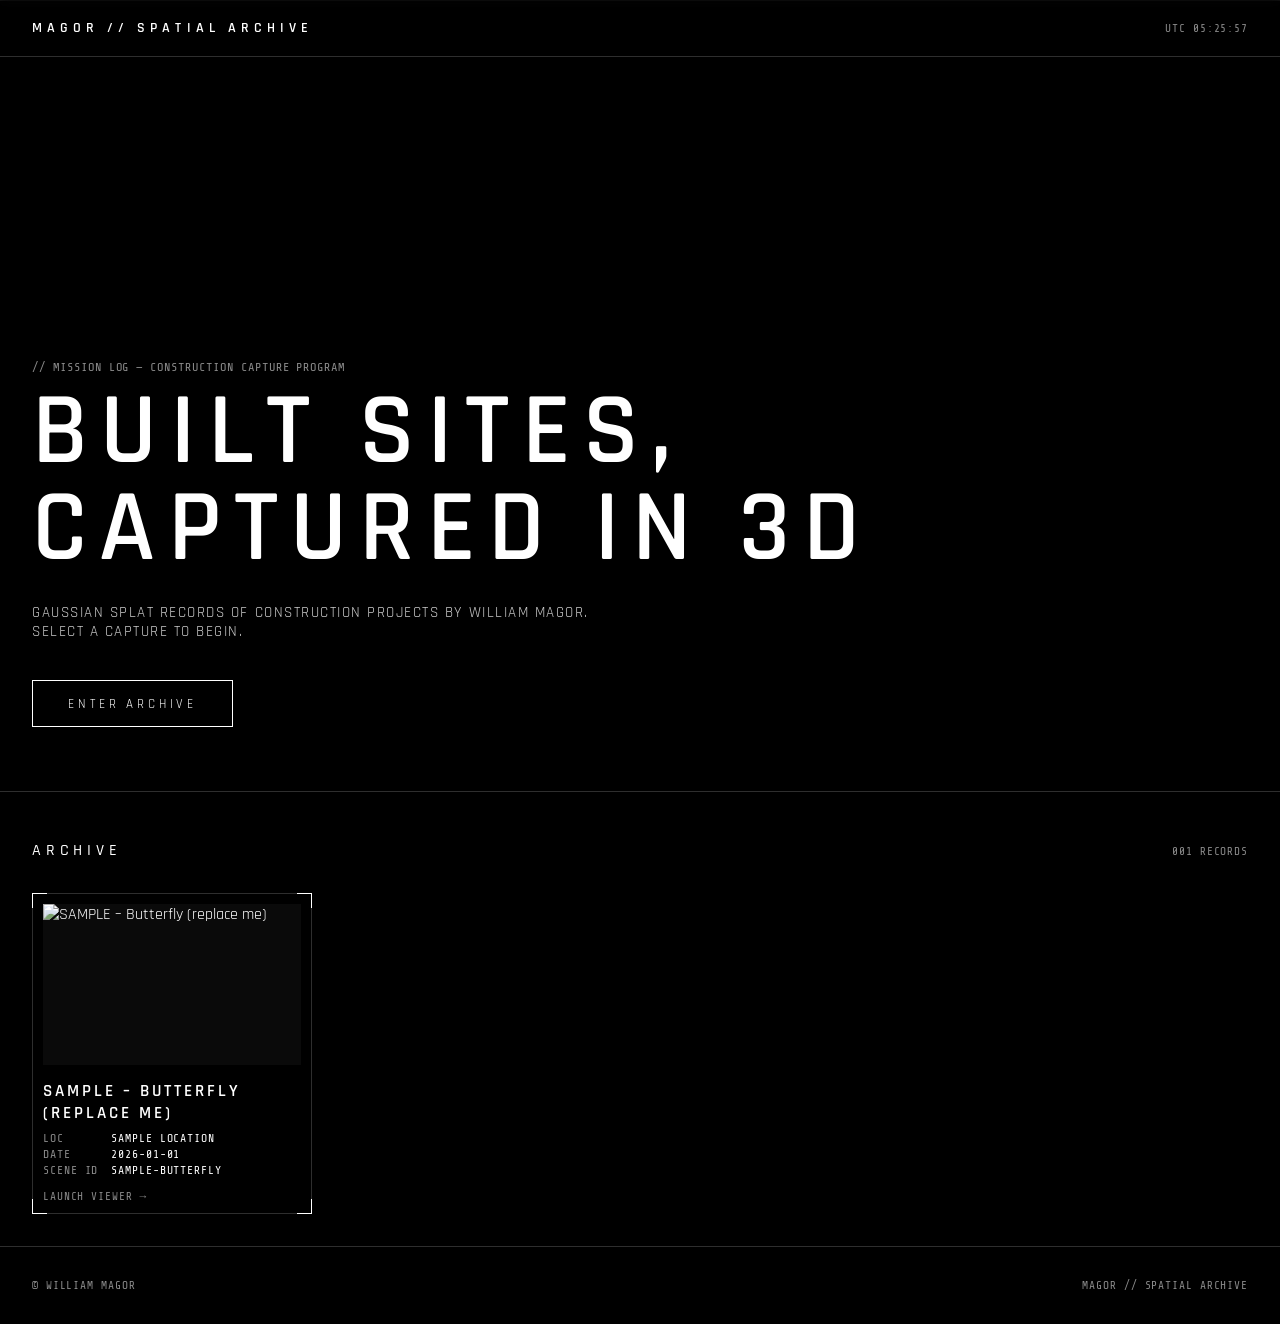
==== index.html @ bc36cf87 "Spatial archive splat showcase" ====
<!doctype html><html lang="en"><head><meta charset="utf-8"><meta name="viewport" content="width=device-width,initial-scale=1">
<title>MAGOR // SPATIAL ARCHIVE</title><link rel="preconnect" href="https://fonts.googleapis.com"><link rel="preconnect" href="https://fonts.gstatic.com" crossorigin><link href="https://fonts.googleapis.com/css2?family=Rajdhani:wght@400;500;600&family=Share+Tech+Mono&display=swap" rel="stylesheet"><link rel="stylesheet" href="style.css"></head><body>
<!-- EDIT BRAND NAME HERE -->
<nav><div id="brand">MAGOR // SPATIAL ARCHIVE</div><div class="mono" id="clock">SYS ONLINE</div></nav>
<section class="hero"><div class="mono">// MISSION LOG — CONSTRUCTION CAPTURE PROGRAM</div>
<h1>Built Sites,<br>Captured in 3D</h1>
<p>Gaussian splat records of construction projects by William Magor. Select a capture to begin.</p>
<a class="btn" href="#archive">Enter Archive</a></section>
<div class="section-h" id="archive"><h2>Archive</h2><span class="mono" id="count" style="font-size:.7rem;color:#8a8a8a"></span></div>
<main id="grid"></main>
<footer class="mono"><span>© William Magor</span><span>MAGOR // SPATIAL ARCHIVE</span></footer>
<script>
const clk=document.getElementById('clock');setInterval(()=>clk.textContent='UTC '+new Date().toISOString().slice(11,19),1000);
fetch('scenes.json').then(r=>r.json()).then(list=>{
  const g=document.getElementById('grid');
  document.getElementById('count').textContent=String(list.length).padStart(3,'0')+' RECORDS';
  for(const s of list){
    const a=document.createElement('a');a.className='card';a.href='viewer.html?id='+encodeURIComponent(s.id);
    const box=document.createElement('div');box.className='img';
    const img=document.createElement('img');img.loading='lazy';img.alt=s.title;img.src=s.thumbnail||'';box.append(img);
    const info=document.createElement('div');info.className='info';
    const h=document.createElement('h3');h.textContent=s.title;
    const dl=document.createElement('dl');dl.className='mono';
    for(const [k,v] of [['LOC',s.location],['DATE',s.date],['SCENE ID',s.id]]){const dt=document.createElement('dt');dt.textContent=k;const dd=document.createElement('dd');dd.textContent=v||'—';dl.append(dt,dd);}
    const go=document.createElement('div');go.className='go mono';go.textContent='Launch viewer →';
    info.append(h,dl,go);a.append(box,info);g.append(a);
  }
}).catch(e=>{document.getElementById('grid').textContent='Could not load scenes.json: '+e});
</script></body></html>
---- style.css ----
/* Brand: edit the brand name in index.html (#brand) and viewer.html */
:root{--fg:#fff;--dim:#8a8a8a;--line:rgba(255,255,255,.18);--accent:#fff;--mono:"Share Tech Mono",ui-monospace,Menlo,monospace;--wide:"Rajdhani","Orbitron",system-ui,sans-serif}
*{box-sizing:border-box}html,body{margin:0;background:#000;color:var(--fg);font-family:var(--wide);-webkit-font-smoothing:antialiased}
body::before{content:"";position:fixed;inset:0;z-index:-1;pointer-events:none;
 background-image:linear-gradient(var(--line) 1px,transparent 1px),linear-gradient(90deg,var(--line) 1px,transparent 1px),
 radial-gradient(1px 1px at 20% 30%,#fff8,transparent),radial-gradient(1px 1px at 70% 60%,#fff6,transparent),radial-gradient(1px 1px at 40% 80%,#fff5,transparent),radial-gradient(1px 1px at 85% 15%,#fff7,transparent);
 background-size:80px 80px,80px 80px,300px 300px,400px 400px,350px 350px,500px 500px;opacity:.25}
.mono{font-family:var(--mono);letter-spacing:.08em;text-transform:uppercase}
nav{position:fixed;top:0;left:0;right:0;z-index:10;display:flex;justify-content:space-between;align-items:center;padding:1.2rem 2rem;border-bottom:1px solid var(--line);background:linear-gradient(#000c,#0000);backdrop-filter:blur(4px)}
#brand{font-weight:600;letter-spacing:.35em;text-transform:uppercase;font-size:.9rem}
nav .mono{font-size:.7rem;color:var(--dim)}
.hero{min-height:88vh;display:flex;flex-direction:column;justify-content:flex-end;padding:0 2rem 4rem;border-bottom:1px solid var(--line);position:relative;overflow:hidden}
.hero::after{content:"";position:absolute;left:0;right:0;top:0;height:1px;background:#fff6;animation:scan 6s linear infinite}
@keyframes scan{from{top:0}to{top:100%}}
.hero .mono{font-size:.75rem;color:var(--dim)}
.hero h1{margin:.6rem 0;font-size:clamp(2.4rem,8vw,6.5rem);font-weight:600;line-height:.95;letter-spacing:.12em;text-transform:uppercase}
.hero p{max-width:560px;color:#ccc;letter-spacing:.1em;text-transform:uppercase;font-size:.95rem}
.btn{display:inline-block;margin-top:1.5rem;padding:.9rem 2.2rem;border:1px solid #fff;color:#fff;text-decoration:none;letter-spacing:.3em;font-size:.8rem;text-transform:uppercase;transition:background .3s,color .3s;width:max-content}
.btn:hover{background:#fff;color:#000}
.section-h{padding:3rem 2rem 0;max-width:1400px;margin:auto;display:flex;justify-content:space-between;align-items:baseline}
.section-h h2{letter-spacing:.3em;font-weight:500;text-transform:uppercase;font-size:1rem;margin:0}
main{max-width:1400px;margin:auto;padding:2rem;display:grid;gap:2rem;grid-template-columns:repeat(auto-fill,minmax(280px,1fr))}
.card{position:relative;display:block;color:inherit;text-decoration:none;border:1px solid var(--line);padding:10px;transition:border-color .4s,transform .4s}
.card::before,.card::after,.card .info::before,.card .info::after{content:"";position:absolute;width:14px;height:14px;border:1px solid #fff;transition:all .4s}
.card::before{top:-1px;left:-1px;border-right:0;border-bottom:0}.card::after{top:-1px;right:-1px;border-left:0;border-bottom:0}
.card .info::before{bottom:-1px;left:-1px;border-right:0;border-top:0}.card .info::after{bottom:-1px;right:-1px;border-left:0;border-top:0}
.card:hover{border-color:#fff5;transform:translateY(-3px)}.card:hover::before,.card:hover::after,.card:hover .info::before,.card:hover .info::after{width:24px;height:24px}
.card .img{overflow:hidden;aspect-ratio:16/10;background:#0a0a0a}
.card img{width:100%;height:100%;object-fit:cover;display:block;filter:grayscale(.6) contrast(1.1);transition:transform .8s,filter .6s}
.card:hover img{transform:scale(1.05);filter:none}
.card h3{margin:.9rem 0 .5rem;font-weight:600;letter-spacing:.18em;text-transform:uppercase;font-size:1.05rem}
.card dl{margin:0;display:grid;grid-template-columns:auto 1fr;gap:.2rem .8rem;font-size:.72rem}
.card dt{color:var(--dim)}.card dd{margin:0}
.card .go{margin-top:.8rem;font-size:.7rem;color:var(--dim);transition:color .3s,letter-spacing .3s}.card:hover .go{color:#fff;letter-spacing:.2em}
footer{border-top:1px solid var(--line);padding:2rem;display:flex;justify-content:space-between;color:var(--dim);font-size:.7rem}
/* viewer */
#viewer{position:fixed;inset:0}#viewer canvas{display:block;width:100%;height:100%}
.hud{position:fixed;inset:0;pointer-events:none;z-index:5}
.hud .c{position:absolute;width:40px;height:40px;border:1px solid #fffa}
.hud .tl{top:16px;left:16px;border-right:0;border-bottom:0}.hud .tr{top:16px;right:16px;border-left:0;border-bottom:0}
.hud .bl{bottom:16px;left:16px;border-right:0;border-top:0}.hud .br{bottom:16px;right:16px;border-left:0;border-top:0}
.hud .x{position:absolute;left:50%;top:50%;width:28px;height:28px;transform:translate(-50%,-50%);opacity:.5}
.hud .x::before,.hud .x::after{content:"";position:absolute;background:#fff}.hud .x::before{left:50%;top:0;bottom:0;width:1px}.hud .x::after{top:50%;left:0;right:0;height:1px}
.back{position:fixed;top:32px;left:40px;z-index:6;color:#fff;text-decoration:none;font-size:.75rem;border:1px solid var(--line);padding:.5rem 1rem;background:#000a;transition:background .3s,color .3s}
.back:hover{background:#fff;color:#000}
.readout{position:fixed;top:32px;right:40px;z-index:6;text-align:right;font-size:.7rem;line-height:1.7;color:#ddd}
.readout b{color:var(--dim);font-weight:400}
.overlay{position:fixed;left:40px;bottom:40px;z-index:6;max-width:min(460px,calc(100% - 80px));border-left:1px solid #fff;padding:.2rem 0 .2rem 1rem;background:linear-gradient(90deg,#000a,#0000)}
.overlay h1{margin:0;font-size:clamp(1.3rem,3vw,2rem);letter-spacing:.15em;text-transform:uppercase;font-weight:600}
.overlay p{margin:.5rem 0 0;font-size:.9rem;color:#ccc;letter-spacing:.04em}
.overlay .meta{font-size:.7rem;color:var(--dim)}
.hint{position:fixed;right:40px;bottom:40px;z-index:6;font-size:.65rem;color:var(--dim);text-align:right;line-height:1.8}
#loading{position:fixed;inset:0;z-index:20;display:flex;flex-direction:column;align-items:center;justify-content:center;gap:1.2rem;background:#000;transition:opacity .6s}
#loading.hide{opacity:0;pointer-events:none}
.bar{width:220px;height:1px;background:#333;overflow:hidden;position:relative}.bar::after{content:"";position:absolute;inset:0;width:40%;background:#fff;animation:b 1.2s ease-in-out infinite}
@keyframes b{from{transform:translateX(-100%)}to{transform:translateX(250%)}}
#loadmsg{font-size:.75rem;color:#ccc}
@media (max-width:640px){nav{padding:1rem}.hero{padding:0 1rem 3rem}main,.section-h{padding-left:1rem;padding-right:1rem}.readout,.hint{display:none}.overlay{left:24px;bottom:24px}.back{left:24px;top:24px}}
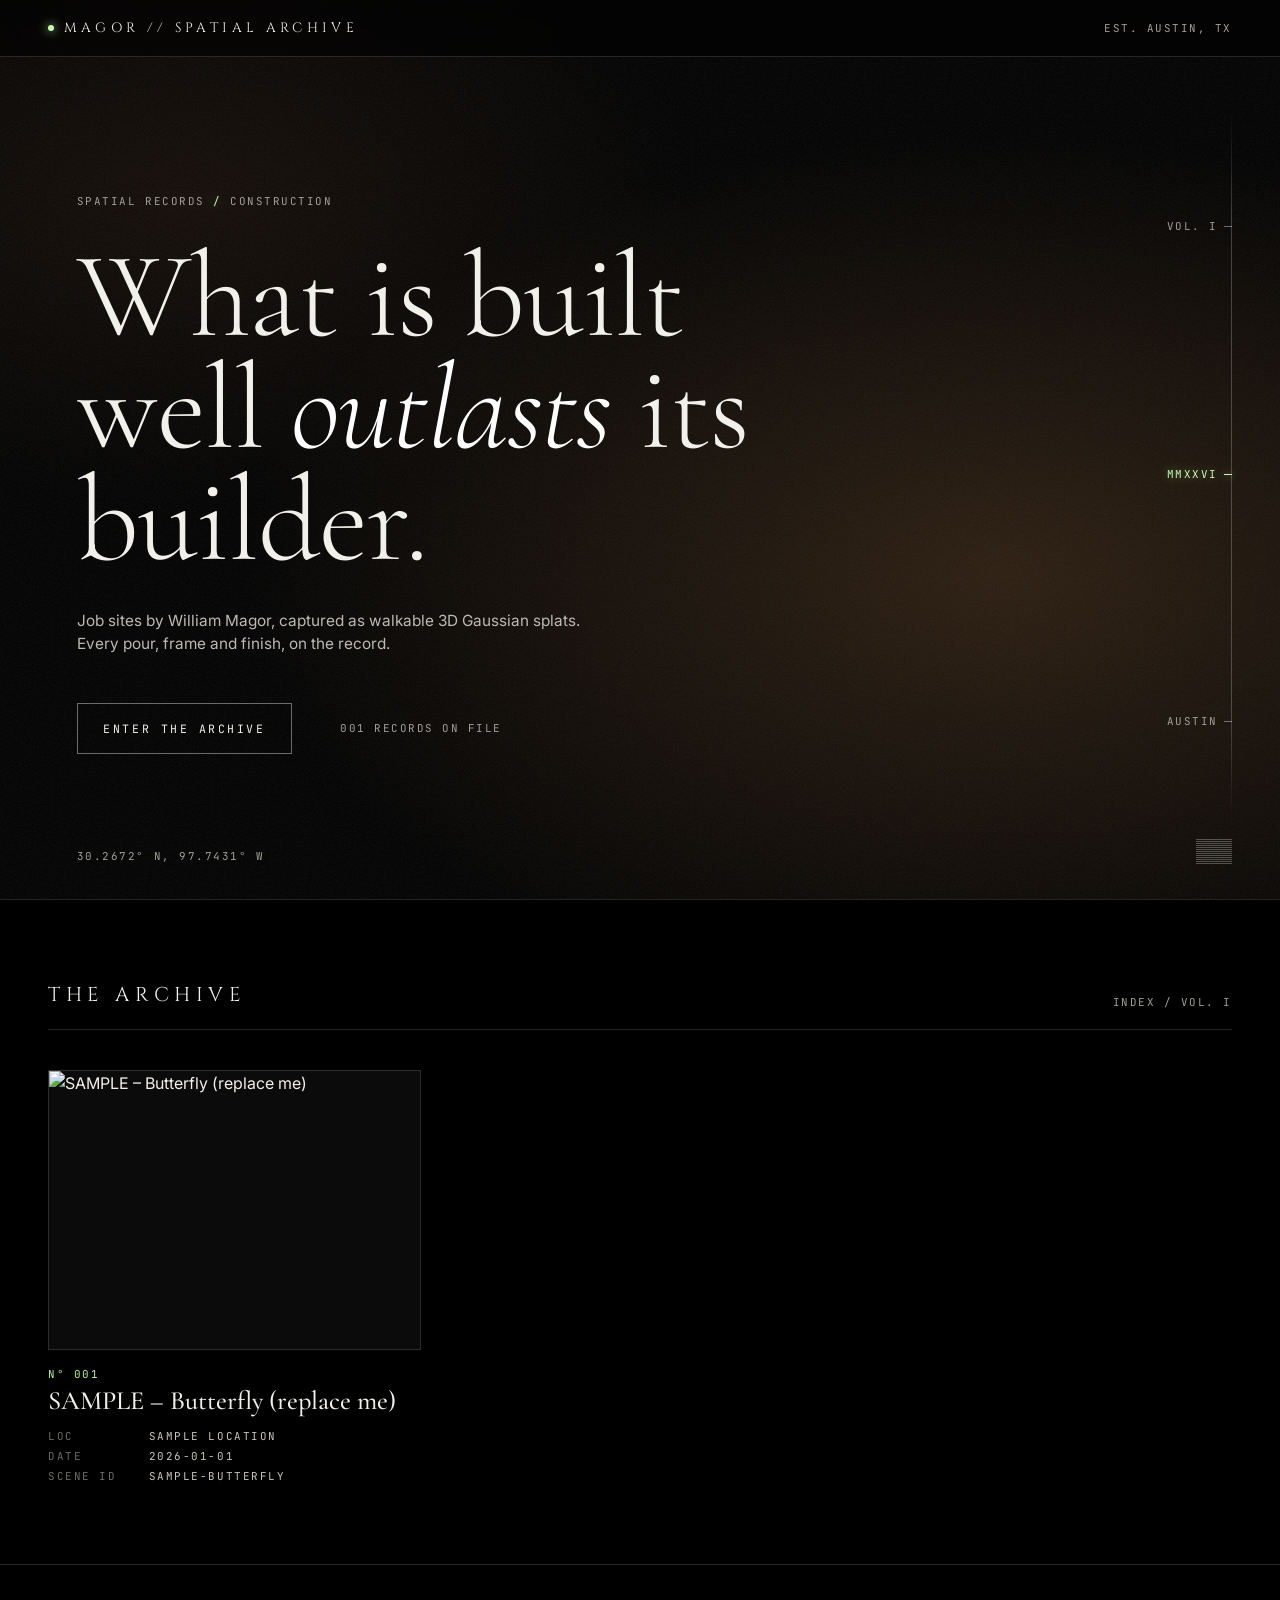
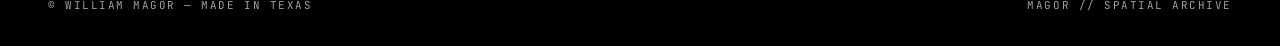
==== commit 4e84b895: "Redesign: imperial serif, clinical HUD, Smiski glow accent" ====
--- a/index.html
+++ b/index.html
@@ -1,29 +1,32 @@
 <!doctype html><html lang="en"><head><meta charset="utf-8"><meta name="viewport" content="width=device-width,initial-scale=1">
-<title>MAGOR // SPATIAL ARCHIVE</title><link rel="preconnect" href="https://fonts.googleapis.com"><link rel="preconnect" href="https://fonts.gstatic.com" crossorigin><link href="https://fonts.googleapis.com/css2?family=Rajdhani:wght@400;500;600&family=Share+Tech+Mono&display=swap" rel="stylesheet"><link rel="stylesheet" href="style.css"></head><body>
-<!-- EDIT BRAND NAME HERE -->
-<nav><div id="brand">MAGOR // SPATIAL ARCHIVE</div><div class="mono" id="clock">SYS ONLINE</div></nav>
-<section class="hero"><div class="mono">// MISSION LOG — CONSTRUCTION CAPTURE PROGRAM</div>
-<h1>Built Sites,<br>Captured in 3D</h1>
-<p>Gaussian splat records of construction projects by William Magor. Select a capture to begin.</p>
-<a class="btn" href="#archive">Enter Archive</a></section>
-<div class="section-h" id="archive"><h2>Archive</h2><span class="mono" id="count" style="font-size:.7rem;color:#8a8a8a"></span></div>
+<title>MAGOR // SPATIAL ARCHIVE</title><meta name="description" content="Construction projects captured as 3D Gaussian splats."><link rel="preconnect" href="https://fonts.googleapis.com"><link rel="preconnect" href="https://fonts.gstatic.com" crossorigin><link href="https://fonts.googleapis.com/css2?family=Cinzel:wght@400;500&family=Cormorant+Garamond:ital,wght@0,300;0,400;0,500;1,300&family=Inter:wght@400;500&family=JetBrains+Mono:wght@400&display=swap" rel="stylesheet"><link rel="stylesheet" href="style.css"></head><body>
+<!-- EDIT BRAND NAME HERE (also in footer + viewer.html) -->
+<nav><div id="brand"><span class="dot"></span>MAGOR // SPATIAL ARCHIVE</div><div class="mono">EST. AUSTIN, TX</div></nav>
+<section class="hero">
+<div class="eyebrow mono">Spatial Records <span class="g">/</span> Construction</div>
+<h1>What is built well <em>outlasts</em> its builder.</h1>
+<p class="sub">Job sites by William Magor, captured as walkable 3D Gaussian splats. Every pour, frame and finish, on the record.</p>
+<div class="row"><a class="btn" href="#archive">Enter the archive</a><span class="mono" id="count"></span></div>
+<div class="ruler mono" aria-hidden="true"><span class="t1">Vol. I</span><span class="t2 g">MMXXVI</span><span class="t3">Austin</span></div>
+<div class="coords mono">30.2672° N, 97.7431° W</div><div class="stripes" aria-hidden="true"></div>
+</section>
+<div class="section-h" id="archive"><h2>THE ARCHIVE</h2><span class="mono">Index / Vol. I</span></div>
 <main id="grid"></main>
-<footer class="mono"><span>© William Magor</span><span>MAGOR // SPATIAL ARCHIVE</span></footer>
+<footer><span class="mono">© William Magor — Made in Texas</span><span class="mono">MAGOR // SPATIAL ARCHIVE</span></footer>
 <script>
-const clk=document.getElementById('clock');setInterval(()=>clk.textContent='UTC '+new Date().toISOString().slice(11,19),1000);
 fetch('scenes.json').then(r=>r.json()).then(list=>{
   const g=document.getElementById('grid');
-  document.getElementById('count').textContent=String(list.length).padStart(3,'0')+' RECORDS';
-  for(const s of list){
+  document.getElementById('count').textContent=String(list.length).padStart(3,'0')+' records on file';
+  list.forEach((s,i)=>{
     const a=document.createElement('a');a.className='card';a.href='viewer.html?id='+encodeURIComponent(s.id);
     const box=document.createElement('div');box.className='img';
-    const img=document.createElement('img');img.loading='lazy';img.alt=s.title;img.src=s.thumbnail||'';box.append(img);
-    const info=document.createElement('div');info.className='info';
+    const img=document.createElement('img');img.loading='lazy';img.alt=s.title;img.src=s.thumbnail||'';
+    const idx=document.createElement('span');idx.className='idx mono';idx.textContent='N° '+String(i+1).padStart(3,'0');
+    box.append(img);
     const h=document.createElement('h3');h.textContent=s.title;
     const dl=document.createElement('dl');dl.className='mono';
     for(const [k,v] of [['LOC',s.location],['DATE',s.date],['SCENE ID',s.id]]){const dt=document.createElement('dt');dt.textContent=k;const dd=document.createElement('dd');dd.textContent=v||'—';dl.append(dt,dd);}
-    const go=document.createElement('div');go.className='go mono';go.textContent='Launch viewer →';
-    info.append(h,dl,go);a.append(box,info);g.append(a);
-  }
+    a.append(box,idx,h,dl);g.append(a);
+  });
 }).catch(e=>{document.getElementById('grid').textContent='Could not load scenes.json: '+e});
 </script></body></html>
--- a/style.css
+++ b/style.css
@@ -1,58 +1,65 @@
-/* Brand: edit the brand name in index.html (#brand) and viewer.html */
-:root{--fg:#fff;--dim:#8a8a8a;--line:rgba(255,255,255,.18);--accent:#fff;--mono:"Share Tech Mono",ui-monospace,Menlo,monospace;--wide:"Rajdhani","Orbitron",system-ui,sans-serif}
-*{box-sizing:border-box}html,body{margin:0;background:#000;color:var(--fg);font-family:var(--wide);-webkit-font-smoothing:antialiased}
-body::before{content:"";position:fixed;inset:0;z-index:-1;pointer-events:none;
- background-image:linear-gradient(var(--line) 1px,transparent 1px),linear-gradient(90deg,var(--line) 1px,transparent 1px),
- radial-gradient(1px 1px at 20% 30%,#fff8,transparent),radial-gradient(1px 1px at 70% 60%,#fff6,transparent),radial-gradient(1px 1px at 40% 80%,#fff5,transparent),radial-gradient(1px 1px at 85% 15%,#fff7,transparent);
- background-size:80px 80px,80px 80px,300px 300px,400px 400px,350px 350px,500px 500px;opacity:.25}
-.mono{font-family:var(--mono);letter-spacing:.08em;text-transform:uppercase}
-nav{position:fixed;top:0;left:0;right:0;z-index:10;display:flex;justify-content:space-between;align-items:center;padding:1.2rem 2rem;border-bottom:1px solid var(--line);background:linear-gradient(#000c,#0000);backdrop-filter:blur(4px)}
-#brand{font-weight:600;letter-spacing:.35em;text-transform:uppercase;font-size:.9rem}
-nav .mono{font-size:.7rem;color:var(--dim)}
-.hero{min-height:88vh;display:flex;flex-direction:column;justify-content:flex-end;padding:0 2rem 4rem;border-bottom:1px solid var(--line);position:relative;overflow:hidden}
-.hero::after{content:"";position:absolute;left:0;right:0;top:0;height:1px;background:#fff6;animation:scan 6s linear infinite}
-@keyframes scan{from{top:0}to{top:100%}}
-.hero .mono{font-size:.75rem;color:var(--dim)}
-.hero h1{margin:.6rem 0;font-size:clamp(2.4rem,8vw,6.5rem);font-weight:600;line-height:.95;letter-spacing:.12em;text-transform:uppercase}
-.hero p{max-width:560px;color:#ccc;letter-spacing:.1em;text-transform:uppercase;font-size:.95rem}
-.btn{display:inline-block;margin-top:1.5rem;padding:.9rem 2.2rem;border:1px solid #fff;color:#fff;text-decoration:none;letter-spacing:.3em;font-size:.8rem;text-transform:uppercase;transition:background .3s,color .3s;width:max-content}
-.btn:hover{background:#fff;color:#000}
-.section-h{padding:3rem 2rem 0;max-width:1400px;margin:auto;display:flex;justify-content:space-between;align-items:baseline}
-.section-h h2{letter-spacing:.3em;font-weight:500;text-transform:uppercase;font-size:1rem;margin:0}
-main{max-width:1400px;margin:auto;padding:2rem;display:grid;gap:2rem;grid-template-columns:repeat(auto-fill,minmax(280px,1fr))}
-.card{position:relative;display:block;color:inherit;text-decoration:none;border:1px solid var(--line);padding:10px;transition:border-color .4s,transform .4s}
-.card::before,.card::after,.card .info::before,.card .info::after{content:"";position:absolute;width:14px;height:14px;border:1px solid #fff;transition:all .4s}
-.card::before{top:-1px;left:-1px;border-right:0;border-bottom:0}.card::after{top:-1px;right:-1px;border-left:0;border-bottom:0}
-.card .info::before{bottom:-1px;left:-1px;border-right:0;border-top:0}.card .info::after{bottom:-1px;right:-1px;border-left:0;border-top:0}
-.card:hover{border-color:#fff5;transform:translateY(-3px)}.card:hover::before,.card:hover::after,.card:hover .info::before,.card:hover .info::after{width:24px;height:24px}
-.card .img{overflow:hidden;aspect-ratio:16/10;background:#0a0a0a}
-.card img{width:100%;height:100%;object-fit:cover;display:block;filter:grayscale(.6) contrast(1.1);transition:transform .8s,filter .6s}
-.card:hover img{transform:scale(1.05);filter:none}
-.card h3{margin:.9rem 0 .5rem;font-weight:600;letter-spacing:.18em;text-transform:uppercase;font-size:1.05rem}
-.card dl{margin:0;display:grid;grid-template-columns:auto 1fr;gap:.2rem .8rem;font-size:.72rem}
-.card dt{color:var(--dim)}.card dd{margin:0}
-.card .go{margin-top:.8rem;font-size:.7rem;color:var(--dim);transition:color .3s,letter-spacing .3s}.card:hover .go{color:#fff;letter-spacing:.2em}
-footer{border-top:1px solid var(--line);padding:2rem;display:flex;justify-content:space-between;color:var(--dim);font-size:.7rem}
+/* MAGOR // SPATIAL ARCHIVE — brand name lives in index.html + viewer.html */
+:root{--bg:#000;--fg:#f2f0eb;--dim:#a29f99;--line:rgba(255,255,255,.14);--glow:#C6FFB0;--glow2:#B8F5A0;
+--serif:"Cormorant Garamond","Bodoni Moda",Georgia,serif;--cap:"Cinzel",serif;--mono:"JetBrains Mono",ui-monospace,Menlo,monospace;--sans:"Inter",system-ui,sans-serif}
+*{box-sizing:border-box}html{scroll-behavior:smooth}
+body{margin:0;background:var(--bg);color:var(--fg);font-family:var(--sans);-webkit-font-smoothing:antialiased;line-height:1.5}
+.mono{font-family:var(--mono);font-size:.68rem;letter-spacing:.14em;text-transform:uppercase;color:var(--dim)}
+.g{color:var(--glow);text-shadow:0 0 12px rgba(198,255,176,.45)}
+nav{position:fixed;top:0;left:0;right:0;z-index:10;display:flex;justify-content:space-between;align-items:center;padding:1.1rem clamp(1.2rem,4vw,3rem);border-bottom:1px solid var(--line);background:rgba(0,0,0,.6);backdrop-filter:blur(10px)}
+#brand{font-family:var(--cap);font-size:.85rem;letter-spacing:.32em;color:var(--fg)}
+.dot{display:inline-block;width:6px;height:6px;border-radius:50%;background:var(--glow);box-shadow:0 0 10px var(--glow);margin-right:.6rem;vertical-align:middle;animation:pulse 3.2s ease-in-out infinite}
+@keyframes pulse{50%{opacity:.35}}
+.hero{position:relative;min-height:100svh;display:flex;flex-direction:column;justify-content:center;padding:7rem clamp(1.2rem,6vw,6rem) 4rem;overflow:hidden;border-bottom:1px solid var(--line)}
+.hero::before{content:"";position:absolute;inset:-20%;z-index:-2;background:radial-gradient(60% 50% at 70% 60%,rgba(196,130,70,.22),transparent 70%),radial-gradient(40% 35% at 25% 30%,rgba(150,95,55,.12),transparent 70%);animation:haze 24s ease-in-out infinite alternate}
+@keyframes haze{to{transform:translate3d(-3%,2%,0) scale(1.05)}}
+.hero::after{content:"";position:absolute;inset:0;z-index:-1;opacity:.09;pointer-events:none;background-image:url("data:image/svg+xml,%3Csvg xmlns='http://www.w3.org/2000/svg' width='160' height='160'%3E%3Cfilter id='n'%3E%3CfeTurbulence type='fractalNoise' baseFrequency='.9' numOctaves='2'/%3E%3C/filter%3E%3Crect width='100%25' height='100%25' filter='url(%23n)'/%3E%3C/svg%3E")}
+.eyebrow{margin-bottom:2rem}
+.hero h1{font-family:var(--serif);font-weight:300;font-size:clamp(3.3rem,9.5vw,8.5rem);line-height:.92;letter-spacing:-.01em;margin:0;max-width:12ch}
+.hero h1 em{font-style:italic;color:#fff}
+.hero .sub{margin:2rem 0 0;max-width:34rem;font-size:clamp(.95rem,1.2vw,1.05rem);color:#bdbab3}
+.hero .row{margin-top:3rem;display:flex;flex-wrap:wrap;gap:1.5rem 3rem;align-items:center}
+.btn{font-family:var(--mono);font-size:.72rem;letter-spacing:.22em;text-transform:uppercase;color:var(--fg);text-decoration:none;border:1px solid rgba(255,255,255,.4);padding:1rem 1.6rem;transition:border-color .4s,box-shadow .4s,color .4s}
+.btn:hover{border-color:var(--glow);color:var(--glow);box-shadow:0 0 24px rgba(198,255,176,.18)}
+.stripes{position:absolute;right:clamp(1.2rem,4vw,3rem);bottom:2.2rem;width:36px;height:25px;background:repeating-linear-gradient(to bottom,rgba(255,255,255,.55) 0 1px,transparent 1px 2px);opacity:.5}
+.coords{position:absolute;left:clamp(1.2rem,6vw,6rem);bottom:2.2rem}
+.section-h{max-width:calc(1400px - 2*clamp(1.2rem,4vw,3rem));margin:0 auto;margin-inline:clamp(1.2rem,4vw,3rem);padding:5rem 0 0;display:flex;justify-content:space-between;align-items:end;gap:1rem;border-bottom:1px solid var(--line);padding-bottom:1.2rem}
+.section-h h2{font-family:var(--cap);font-weight:400;letter-spacing:.28em;font-size:clamp(1rem,2vw,1.25rem);margin:0}
+main{max-width:1400px;margin:auto;padding:2.5rem clamp(1.2rem,4vw,3rem) 5rem;display:grid;gap:2.5rem 2rem;grid-template-columns:repeat(auto-fill,minmax(min(100%,320px),1fr))}
+.card{display:block;color:inherit;text-decoration:none;outline:none}
+.card .img{position:relative;aspect-ratio:4/3;background:#0b0b0b;border:1px solid var(--line);overflow:hidden;transition:border-color .5s,box-shadow .5s}
+.card img{width:100%;height:100%;object-fit:cover;display:block}
+.card:hover .img,.card:focus-visible .img,.card:active .img{border-color:rgba(198,255,176,.75);box-shadow:0 0 0 1px rgba(198,255,176,.25),0 0 28px rgba(198,255,176,.22)}
+.card .idx{display:block;margin-top:1rem;color:var(--glow2)}
+.card h3{font-family:var(--serif);font-weight:500;font-size:1.65rem;line-height:1.1;margin:.3rem 0 .7rem}
+.card dl{margin:0;display:grid;grid-template-columns:5.5rem 1fr;gap:.25rem .8rem}
+.card dt{color:#6d6b67}.card dd{margin:0;color:#c9c6bf}
+footer{border-top:1px solid var(--line);padding:2rem clamp(1.2rem,4vw,3rem);display:flex;flex-wrap:wrap;gap:1rem;justify-content:space-between}
 /* viewer */
 #viewer{position:fixed;inset:0}#viewer canvas{display:block;width:100%;height:100%}
 .hud{position:fixed;inset:0;pointer-events:none;z-index:5}
-.hud .c{position:absolute;width:40px;height:40px;border:1px solid #fffa}
-.hud .tl{top:16px;left:16px;border-right:0;border-bottom:0}.hud .tr{top:16px;right:16px;border-left:0;border-bottom:0}
-.hud .bl{bottom:16px;left:16px;border-right:0;border-top:0}.hud .br{bottom:16px;right:16px;border-left:0;border-top:0}
-.hud .x{position:absolute;left:50%;top:50%;width:28px;height:28px;transform:translate(-50%,-50%);opacity:.5}
-.hud .x::before,.hud .x::after{content:"";position:absolute;background:#fff}.hud .x::before{left:50%;top:0;bottom:0;width:1px}.hud .x::after{top:50%;left:0;right:0;height:1px}
-.back{position:fixed;top:32px;left:40px;z-index:6;color:#fff;text-decoration:none;font-size:.75rem;border:1px solid var(--line);padding:.5rem 1rem;background:#000a;transition:background .3s,color .3s}
-.back:hover{background:#fff;color:#000}
-.readout{position:fixed;top:32px;right:40px;z-index:6;text-align:right;font-size:.7rem;line-height:1.7;color:#ddd}
-.readout b{color:var(--dim);font-weight:400}
-.overlay{position:fixed;left:40px;bottom:40px;z-index:6;max-width:min(460px,calc(100% - 80px));border-left:1px solid #fff;padding:.2rem 0 .2rem 1rem;background:linear-gradient(90deg,#000a,#0000)}
-.overlay h1{margin:0;font-size:clamp(1.3rem,3vw,2rem);letter-spacing:.15em;text-transform:uppercase;font-weight:600}
-.overlay p{margin:.5rem 0 0;font-size:.9rem;color:#ccc;letter-spacing:.04em}
-.overlay .meta{font-size:.7rem;color:var(--dim)}
-.hint{position:fixed;right:40px;bottom:40px;z-index:6;font-size:.65rem;color:var(--dim);text-align:right;line-height:1.8}
-#loading{position:fixed;inset:0;z-index:20;display:flex;flex-direction:column;align-items:center;justify-content:center;gap:1.2rem;background:#000;transition:opacity .6s}
+.hud .c{position:absolute;width:28px;height:28px;border:1px solid rgba(255,255,255,.55)}
+.hud .tl{top:14px;left:14px;border-right:0;border-bottom:0}.hud .tr{top:14px;right:14px;border-left:0;border-bottom:0}
+.hud .bl{bottom:14px;left:14px;border-right:0;border-top:0}.hud .br{bottom:14px;right:14px;border-left:0;border-top:0}
+.hud .x{position:absolute;left:50%;top:50%;width:18px;height:18px;transform:translate(-50%,-50%);opacity:.45}
+.hud .x::before,.hud .x::after{content:"";position:absolute;background:var(--glow)}.hud .x::before{left:50%;top:0;bottom:0;width:1px}.hud .x::after{top:50%;left:0;right:0;height:1px}
+.back{position:fixed;top:30px;left:34px;z-index:6;color:var(--fg);text-decoration:none;border:1px solid var(--line);padding:.6rem 1rem;background:rgba(0,0,0,.55);backdrop-filter:blur(6px);transition:border-color .4s,color .4s}
+.back:hover{border-color:var(--glow);color:var(--glow)}
+.readout{position:fixed;top:30px;right:34px;z-index:6;text-align:right;line-height:1.9;background:rgba(0,0,0,.45);padding:.5rem .8rem;backdrop-filter:blur(6px)}
+.readout span{color:var(--fg)}
+.overlay{position:fixed;left:34px;bottom:34px;z-index:6;max-width:min(30rem,calc(100% - 68px));background:rgba(0,0,0,.55);backdrop-filter:blur(8px);border:1px solid var(--line);padding:1.1rem 1.3rem}
+.overlay h1{font-family:var(--serif);font-weight:400;font-size:clamp(1.6rem,3.2vw,2.4rem);line-height:1.05;margin:.35rem 0 .5rem}
+.overlay p{margin:0;font-size:.92rem;color:#c9c6bf}
+.hint{position:fixed;right:34px;bottom:34px;z-index:6;text-align:right;line-height:1.9}
+#loading{position:fixed;inset:0;z-index:20;display:flex;flex-direction:column;align-items:center;justify-content:center;gap:1.4rem;background:#000;transition:opacity .8s}
 #loading.hide{opacity:0;pointer-events:none}
-.bar{width:220px;height:1px;background:#333;overflow:hidden;position:relative}.bar::after{content:"";position:absolute;inset:0;width:40%;background:#fff;animation:b 1.2s ease-in-out infinite}
-@keyframes b{from{transform:translateX(-100%)}to{transform:translateX(250%)}}
-#loadmsg{font-size:.75rem;color:#ccc}
-@media (max-width:640px){nav{padding:1rem}.hero{padding:0 1rem 3rem}main,.section-h{padding-left:1rem;padding-right:1rem}.readout,.hint{display:none}.overlay{left:24px;bottom:24px}.back{left:24px;top:24px}}
+#loading .name{font-family:var(--cap);letter-spacing:.32em;font-size:.85rem}
+.bar{width:200px;height:1px;background:#222;overflow:hidden;position:relative}.bar::after{content:"";position:absolute;inset:0;width:35%;background:var(--glow);box-shadow:0 0 8px var(--glow);animation:b 1.6s ease-in-out infinite}
+@keyframes b{from{transform:translateX(-100%)}to{transform:translateX(300%)}}
+@media (max-width:700px){.mono{font-size:.7rem}.hero{min-height:92svh;justify-content:flex-end;padding-bottom:6rem}.hero h1{font-size:3.5rem;line-height:.95}.hero .sub{font-size:1rem}.card h3{font-size:1.75rem}.readout,.hint{display:none}.overlay{left:14px;right:14px;bottom:14px;max-width:none}.back{top:18px;left:18px}nav .mono{display:none}.coords{bottom:1.6rem}.stripes{bottom:1.6rem}}
+@media (prefers-reduced-motion:reduce){*{animation:none!important;transition:none!important}}
+.ruler{position:absolute;right:clamp(1.2rem,4vw,3rem);top:7rem;bottom:5rem;width:1px;background:linear-gradient(transparent,rgba(255,255,255,.22) 15%,rgba(255,255,255,.22) 85%,transparent)}
+.ruler span{position:absolute;right:14px;white-space:nowrap}.ruler .t1{top:15%}.ruler .t2{top:50%}.ruler .t3{top:85%}
+.ruler span::after{content:"";position:absolute;right:-14px;top:50%;width:8px;height:1px;background:rgba(255,255,255,.4)}
+.ruler .t2::after{background:var(--glow);box-shadow:0 0 8px var(--glow)}
+@media (max-width:700px){.ruler{display:none}}
+@media (min-width:1000px){.section-h{margin-inline:auto;max-width:calc(1400px - 6rem);width:calc(100% - 6rem)}}
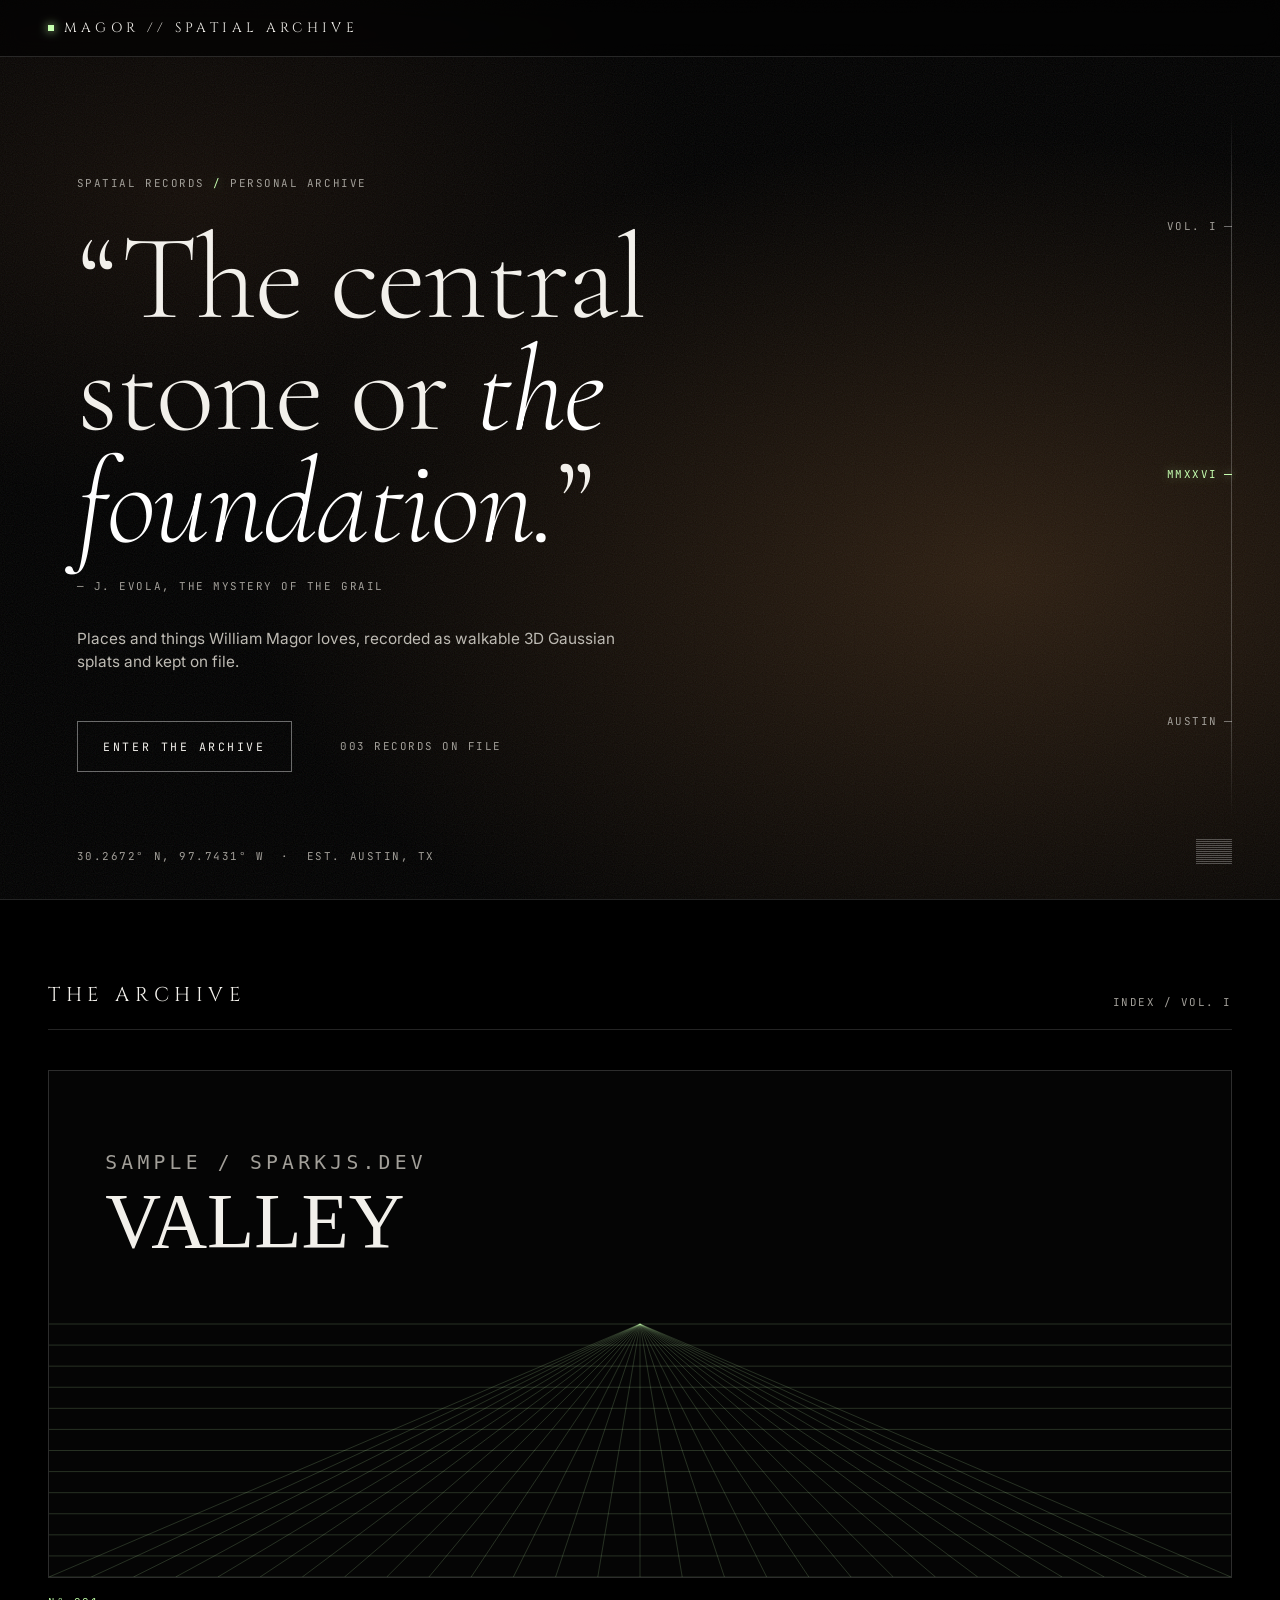
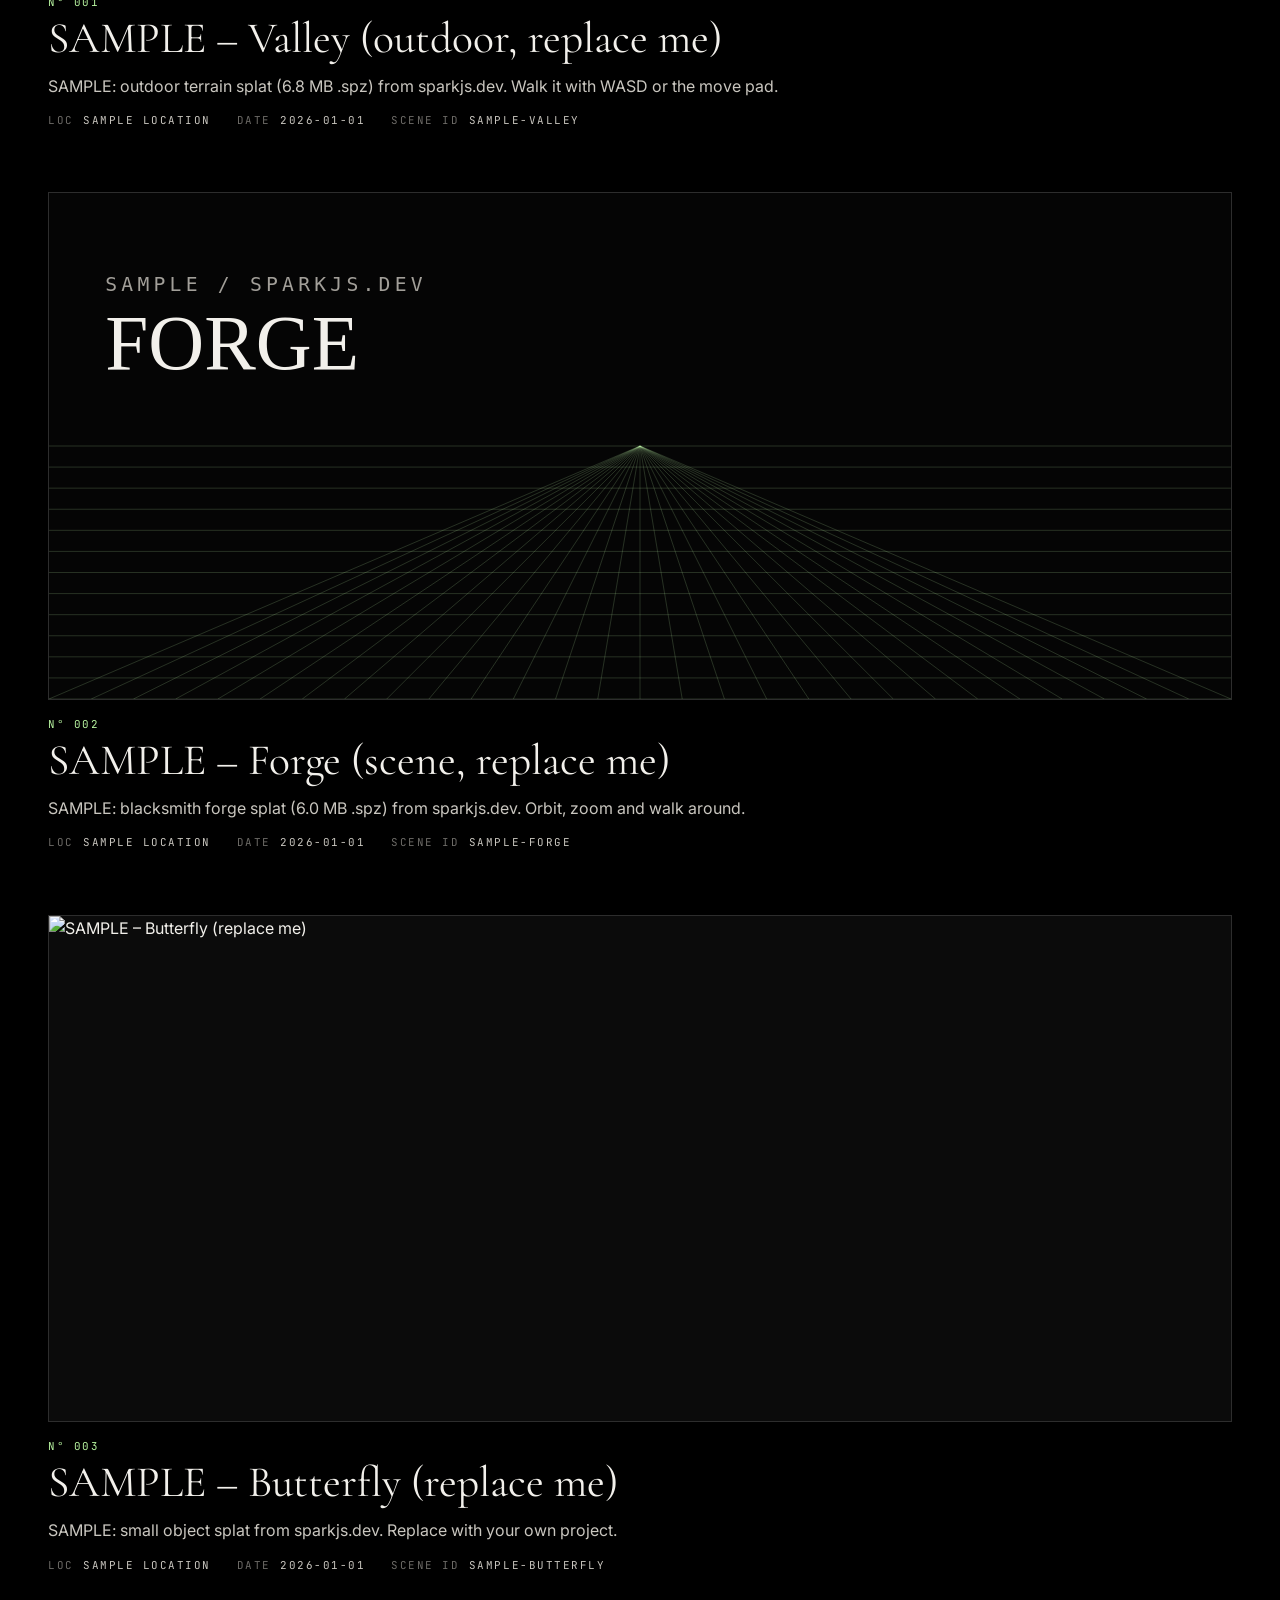
==== commit c7e7efd9: "Round two: point-cloud hero, wide cards, fly-in, WASD/move pad, sample scenes, Evola motto" ====
--- a/index.html
+++ b/index.html
@@ -1,18 +1,19 @@
 <!doctype html><html lang="en"><head><meta charset="utf-8"><meta name="viewport" content="width=device-width,initial-scale=1">
-<title>MAGOR // SPATIAL ARCHIVE</title><meta name="description" content="Construction projects captured as 3D Gaussian splats."><link rel="preconnect" href="https://fonts.googleapis.com"><link rel="preconnect" href="https://fonts.gstatic.com" crossorigin><link href="https://fonts.googleapis.com/css2?family=Cinzel:wght@400;500&family=Cormorant+Garamond:ital,wght@0,300;0,400;0,500;1,300&family=Inter:wght@400;500&family=JetBrains+Mono:wght@400&display=swap" rel="stylesheet"><link rel="stylesheet" href="style.css"></head><body>
+<title>MAGOR // SPATIAL ARCHIVE</title><meta name="description" content="A personal spatial archive of places and things, recorded as 3D Gaussian splats."><link rel="preconnect" href="https://fonts.googleapis.com"><link rel="preconnect" href="https://fonts.gstatic.com" crossorigin><link href="https://fonts.googleapis.com/css2?family=Cinzel:wght@400;500&family=Cormorant+Garamond:ital,wght@0,300;0,400;0,500;1,300&family=Inter:wght@400;500&family=JetBrains+Mono:wght@400&display=swap" rel="stylesheet"><link rel="stylesheet" href="style.css"></head><body>
 <!-- EDIT BRAND NAME HERE (also in footer + viewer.html) -->
-<nav><div id="brand"><span class="dot"></span>MAGOR // SPATIAL ARCHIVE</div><div class="mono">EST. AUSTIN, TX</div></nav>
-<section class="hero">
-<div class="eyebrow mono">Spatial Records <span class="g">/</span> Construction</div>
-<h1>What is built well <em>outlasts</em> its builder.</h1>
-<p class="sub">Job sites by William Magor, captured as walkable 3D Gaussian splats. Every pour, frame and finish, on the record.</p>
+<nav><div id="brand"><span class="dot"></span>MAGOR // SPATIAL ARCHIVE</div></nav>
+<section class="hero"><canvas id="bg" aria-hidden="true"></canvas>
+<div class="eyebrow mono">Spatial Records <span class="g">/</span> Personal Archive</div>
+<h1>“The central stone or <em>the foundation.</em>”</h1>
+<div class="attr mono">— J. Evola, The Mystery of the Grail</div>
+<p class="sub">Places and things William Magor loves, recorded as walkable 3D Gaussian splats and kept on file.</p>
 <div class="row"><a class="btn" href="#archive">Enter the archive</a><span class="mono" id="count"></span></div>
 <div class="ruler mono" aria-hidden="true"><span class="t1">Vol. I</span><span class="t2 g">MMXXVI</span><span class="t3">Austin</span></div>
-<div class="coords mono">30.2672° N, 97.7431° W</div><div class="stripes" aria-hidden="true"></div>
+<div class="coords mono">30.2672° N, 97.7431° W &nbsp;·&nbsp; EST. AUSTIN, TX</div><div class="stripes" aria-hidden="true"></div>
 </section>
 <div class="section-h" id="archive"><h2>THE ARCHIVE</h2><span class="mono">Index / Vol. I</span></div>
 <main id="grid"></main>
-<footer><span class="mono">© William Magor — Made in Texas</span><span class="mono">MAGOR // SPATIAL ARCHIVE</span></footer>
+<footer></footer>
 <script>
 fetch('scenes.json').then(r=>r.json()).then(list=>{
   const g=document.getElementById('grid');
@@ -25,8 +26,29 @@
     box.append(img);
     const h=document.createElement('h3');h.textContent=s.title;
     const dl=document.createElement('dl');dl.className='mono';
-    for(const [k,v] of [['LOC',s.location],['DATE',s.date],['SCENE ID',s.id]]){const dt=document.createElement('dt');dt.textContent=k;const dd=document.createElement('dd');dd.textContent=v||'—';dl.append(dt,dd);}
-    a.append(box,idx,h,dl);g.append(a);
+    for(const [k,v] of [['LOC',s.location],['DATE',s.date],['SCENE ID',s.id]]){const w=document.createElement('div');const dt=document.createElement('dt');dt.textContent=k;const dd=document.createElement('dd');dd.textContent=v||'—';w.append(dt,dd);dl.append(w);}
+    const d=document.createElement('p');d.className='desc';d.textContent=s.description||'';
+    a.append(box,idx,h,d,dl);g.append(a);
   });
 }).catch(e=>{document.getElementById('grid').textContent='Could not load scenes.json: '+e});
-</script></body></html>
+</script><script type="importmap">{"imports":{"three":"https://cdn.jsdelivr.net/npm/three@0.180.0/build/three.module.js"}}</script>
+<script type="module">
+// Hero background: lightweight point-cloud "city block", slow rotation. Static frame if reduced motion.
+import * as THREE from "three";
+const cv=document.getElementById('bg'),hero=cv.parentElement;
+const r=new THREE.WebGLRenderer({canvas:cv,alpha:true,antialias:false});r.setPixelRatio(Math.min(devicePixelRatio,1.5));
+const sc=new THREE.Scene(),cam=new THREE.PerspectiveCamera(40,1,.1,200);cam.position.set(0,9,26);cam.lookAt(0,2,0);
+const pts=[],rnd=(a,b)=>a+Math.random()*(b-a);
+for(let i=0;i<26;i++){const x=rnd(-14,14),z=rnd(-10,10),w=rnd(1,3),d=rnd(1,3),hh=rnd(1,9)*(1-Math.hypot(x,z)/22);
+ for(let y=0;y<=hh;y+=.45)for(let t=0;t<1;t+=.12){pts.push(x+w*t,y,z, x+w*t,y,z+d, x,y,z+d*t, x+w,y,z+d*t);}}
+for(let x=-16;x<=16;x+=.8)for(let z=-12;z<=12;z+=.8)pts.push(x,0,z);
+const g=new THREE.BufferGeometry();g.setAttribute('position',new THREE.Float32BufferAttribute(pts,3));
+const m=new THREE.PointsMaterial({color:0xC6FFB0,size:.06,transparent:true,opacity:.32,depthWrite:false});
+const cloud=new THREE.Points(g,m);sc.add(cloud);
+const size=()=>{const w=hero.clientWidth,h=hero.clientHeight;r.setSize(w,h,false);cam.aspect=w/h;cam.position.z=w<700?34:26;cam.updateProjectionMatrix();r.render(sc,cam)};
+addEventListener('resize',size);size();
+const still=matchMedia('(prefers-reduced-motion: reduce)').matches;let vis=true;
+new IntersectionObserver(e=>vis=e[0].isIntersecting).observe(hero);
+if(!still)r.setAnimationLoop(t=>{if(!vis)return;cloud.rotation.y=t*0.00004;r.render(sc,cam)});
+</script>
+</body></html>
--- a/style.css
+++ b/style.css
@@ -7,14 +7,14 @@
 .g{color:var(--glow);text-shadow:0 0 12px rgba(198,255,176,.45)}
 nav{position:fixed;top:0;left:0;right:0;z-index:10;display:flex;justify-content:space-between;align-items:center;padding:1.1rem clamp(1.2rem,4vw,3rem);border-bottom:1px solid var(--line);background:rgba(0,0,0,.6);backdrop-filter:blur(10px)}
 #brand{font-family:var(--cap);font-size:.85rem;letter-spacing:.32em;color:var(--fg)}
-.dot{display:inline-block;width:6px;height:6px;border-radius:50%;background:var(--glow);box-shadow:0 0 10px var(--glow);margin-right:.6rem;vertical-align:middle;animation:pulse 3.2s ease-in-out infinite}
+.dot{display:inline-block;width:6px;height:6px;background:var(--glow);box-shadow:0 0 10px var(--glow);margin-right:.6rem;vertical-align:middle;animation:pulse 3.2s ease-in-out infinite}
 @keyframes pulse{50%{opacity:.35}}
 .hero{position:relative;min-height:100svh;display:flex;flex-direction:column;justify-content:center;padding:7rem clamp(1.2rem,6vw,6rem) 4rem;overflow:hidden;border-bottom:1px solid var(--line)}
 .hero::before{content:"";position:absolute;inset:-20%;z-index:-2;background:radial-gradient(60% 50% at 70% 60%,rgba(196,130,70,.22),transparent 70%),radial-gradient(40% 35% at 25% 30%,rgba(150,95,55,.12),transparent 70%);animation:haze 24s ease-in-out infinite alternate}
 @keyframes haze{to{transform:translate3d(-3%,2%,0) scale(1.05)}}
 .hero::after{content:"";position:absolute;inset:0;z-index:-1;opacity:.09;pointer-events:none;background-image:url("data:image/svg+xml,%3Csvg xmlns='http://www.w3.org/2000/svg' width='160' height='160'%3E%3Cfilter id='n'%3E%3CfeTurbulence type='fractalNoise' baseFrequency='.9' numOctaves='2'/%3E%3C/filter%3E%3Crect width='100%25' height='100%25' filter='url(%23n)'/%3E%3C/svg%3E")}
 .eyebrow{margin-bottom:2rem}
-.hero h1{font-family:var(--serif);font-weight:300;font-size:clamp(3.3rem,9.5vw,8.5rem);line-height:.92;letter-spacing:-.01em;margin:0;max-width:12ch}
+.hero h1{font-family:var(--serif);font-weight:300;font-size:clamp(3.3rem,9.5vw,8.5rem);line-height:.92;letter-spacing:-.01em;margin:0;max-width:13ch}
 .hero h1 em{font-style:italic;color:#fff}
 .hero .sub{margin:2rem 0 0;max-width:34rem;font-size:clamp(.95rem,1.2vw,1.05rem);color:#bdbab3}
 .hero .row{margin-top:3rem;display:flex;flex-wrap:wrap;gap:1.5rem 3rem;align-items:center}
@@ -24,16 +24,18 @@
 .coords{position:absolute;left:clamp(1.2rem,6vw,6rem);bottom:2.2rem}
 .section-h{max-width:calc(1400px - 2*clamp(1.2rem,4vw,3rem));margin:0 auto;margin-inline:clamp(1.2rem,4vw,3rem);padding:5rem 0 0;display:flex;justify-content:space-between;align-items:end;gap:1rem;border-bottom:1px solid var(--line);padding-bottom:1.2rem}
 .section-h h2{font-family:var(--cap);font-weight:400;letter-spacing:.28em;font-size:clamp(1rem,2vw,1.25rem);margin:0}
-main{max-width:1400px;margin:auto;padding:2.5rem clamp(1.2rem,4vw,3rem) 5rem;display:grid;gap:2.5rem 2rem;grid-template-columns:repeat(auto-fill,minmax(min(100%,320px),1fr))}
+main{max-width:1400px;margin:auto;padding:2.5rem clamp(1.2rem,4vw,3rem) 6rem;display:flex;flex-direction:column;gap:4rem}
 .card{display:block;color:inherit;text-decoration:none;outline:none}
-.card .img{position:relative;aspect-ratio:4/3;background:#0b0b0b;border:1px solid var(--line);overflow:hidden;transition:border-color .5s,box-shadow .5s}
+.card .img{position:relative;aspect-ratio:21/9;background:#0b0b0b;border:1px solid var(--line);overflow:hidden;transition:border-color .5s,box-shadow .5s}
 .card img{width:100%;height:100%;object-fit:cover;display:block}
 .card:hover .img,.card:focus-visible .img,.card:active .img{border-color:rgba(198,255,176,.75);box-shadow:0 0 0 1px rgba(198,255,176,.25),0 0 28px rgba(198,255,176,.22)}
 .card .idx{display:block;margin-top:1rem;color:var(--glow2)}
-.card h3{font-family:var(--serif);font-weight:500;font-size:1.65rem;line-height:1.1;margin:.3rem 0 .7rem}
-.card dl{margin:0;display:grid;grid-template-columns:5.5rem 1fr;gap:.25rem .8rem}
+.card h3{font-family:var(--serif);font-weight:400;font-size:clamp(1.8rem,3.4vw,2.8rem);line-height:1.1;margin:.3rem 0 .7rem}
+.card .row2{display:flex;flex-wrap:wrap;justify-content:space-between;align-items:end;gap:.8rem 2rem}
+.card .desc{margin:0 0 .9rem;color:#c9c6bf;font-size:1rem;white-space:nowrap;overflow:hidden;text-overflow:ellipsis}
+.card dl{margin:0;display:flex;flex-wrap:wrap;gap:.3rem 1.6rem}.card dl div{display:flex;gap:.6rem}
 .card dt{color:#6d6b67}.card dd{margin:0;color:#c9c6bf}
-footer{border-top:1px solid var(--line);padding:2rem clamp(1.2rem,4vw,3rem);display:flex;flex-wrap:wrap;gap:1rem;justify-content:space-between}
+footer{border-top:1px solid var(--line);height:4rem}
 /* viewer */
 #viewer{position:fixed;inset:0}#viewer canvas{display:block;width:100%;height:100%}
 .hud{position:fixed;inset:0;pointer-events:none;z-index:5}
@@ -55,7 +57,7 @@
 #loading .name{font-family:var(--cap);letter-spacing:.32em;font-size:.85rem}
 .bar{width:200px;height:1px;background:#222;overflow:hidden;position:relative}.bar::after{content:"";position:absolute;inset:0;width:35%;background:var(--glow);box-shadow:0 0 8px var(--glow);animation:b 1.6s ease-in-out infinite}
 @keyframes b{from{transform:translateX(-100%)}to{transform:translateX(300%)}}
-@media (max-width:700px){.mono{font-size:.7rem}.hero{min-height:92svh;justify-content:flex-end;padding-bottom:6rem}.hero h1{font-size:3.5rem;line-height:.95}.hero .sub{font-size:1rem}.card h3{font-size:1.75rem}.readout,.hint{display:none}.overlay{left:14px;right:14px;bottom:14px;max-width:none}.back{top:18px;left:18px}nav .mono{display:none}.coords{bottom:1.6rem}.stripes{bottom:1.6rem}}
+@media (max-width:700px){.mono{font-size:.7rem}.hero{min-height:92svh;justify-content:flex-end;padding-bottom:6rem}.hero h1{font-size:3.5rem;line-height:.95}.hero .sub{font-size:1rem}.card h3{font-size:1.9rem}.card .desc{white-space:normal}.readout,.hint{display:none}.overlay{left:14px;right:14px;bottom:14px;max-width:none}.back{top:18px;left:18px}nav .mono{display:none}.coords{bottom:1.6rem}.stripes{bottom:1.6rem}}
 @media (prefers-reduced-motion:reduce){*{animation:none!important;transition:none!important}}
 .ruler{position:absolute;right:clamp(1.2rem,4vw,3rem);top:7rem;bottom:5rem;width:1px;background:linear-gradient(transparent,rgba(255,255,255,.22) 15%,rgba(255,255,255,.22) 85%,transparent)}
 .ruler span{position:absolute;right:14px;white-space:nowrap}.ruler .t1{top:15%}.ruler .t2{top:50%}.ruler .t3{top:85%}
@@ -63,3 +65,14 @@
 .ruler .t2::after{background:var(--glow);box-shadow:0 0 8px var(--glow)}
 @media (max-width:700px){.ruler{display:none}}
 @media (min-width:1000px){.section-h{margin-inline:auto;max-width:calc(1400px - 6rem);width:calc(100% - 6rem)}}
+#bg{position:absolute;inset:0;z-index:-1;width:100%;height:100%;display:block;opacity:.9;pointer-events:none}
+.hero>:not(canvas){position:relative}.hero .coords,.hero .stripes,.hero .ruler{position:absolute}
+*{border-radius:0!important}
+.pad{position:fixed;z-index:7;right:34px;bottom:150px;display:grid;grid-template-columns:repeat(3,44px);grid-template-rows:repeat(2,44px);gap:4px}
+.pad button{background:rgba(0,0,0,.55);color:var(--fg);border:1px solid var(--line);font-size:.8rem;backdrop-filter:blur(6px);touch-action:none;user-select:none;-webkit-user-select:none}
+.pad button:active{border-color:var(--glow);color:var(--glow);box-shadow:0 0 14px rgba(198,255,176,.3)}
+.pad [data-k=f]{grid-column:2}.pad [data-k=l]{grid-column:1;grid-row:2}.pad [data-k=b]{grid-column:2;grid-row:2}.pad [data-k=r]{grid-column:3;grid-row:2}
+@media (hover:hover) and (pointer:fine){.pad{display:none}}
+@media (max-width:700px){.pad{right:14px;bottom:auto;top:18px}}
+.attr{margin-top:1.2rem}
+@media (max-width:700px){.stripes{display:none}}
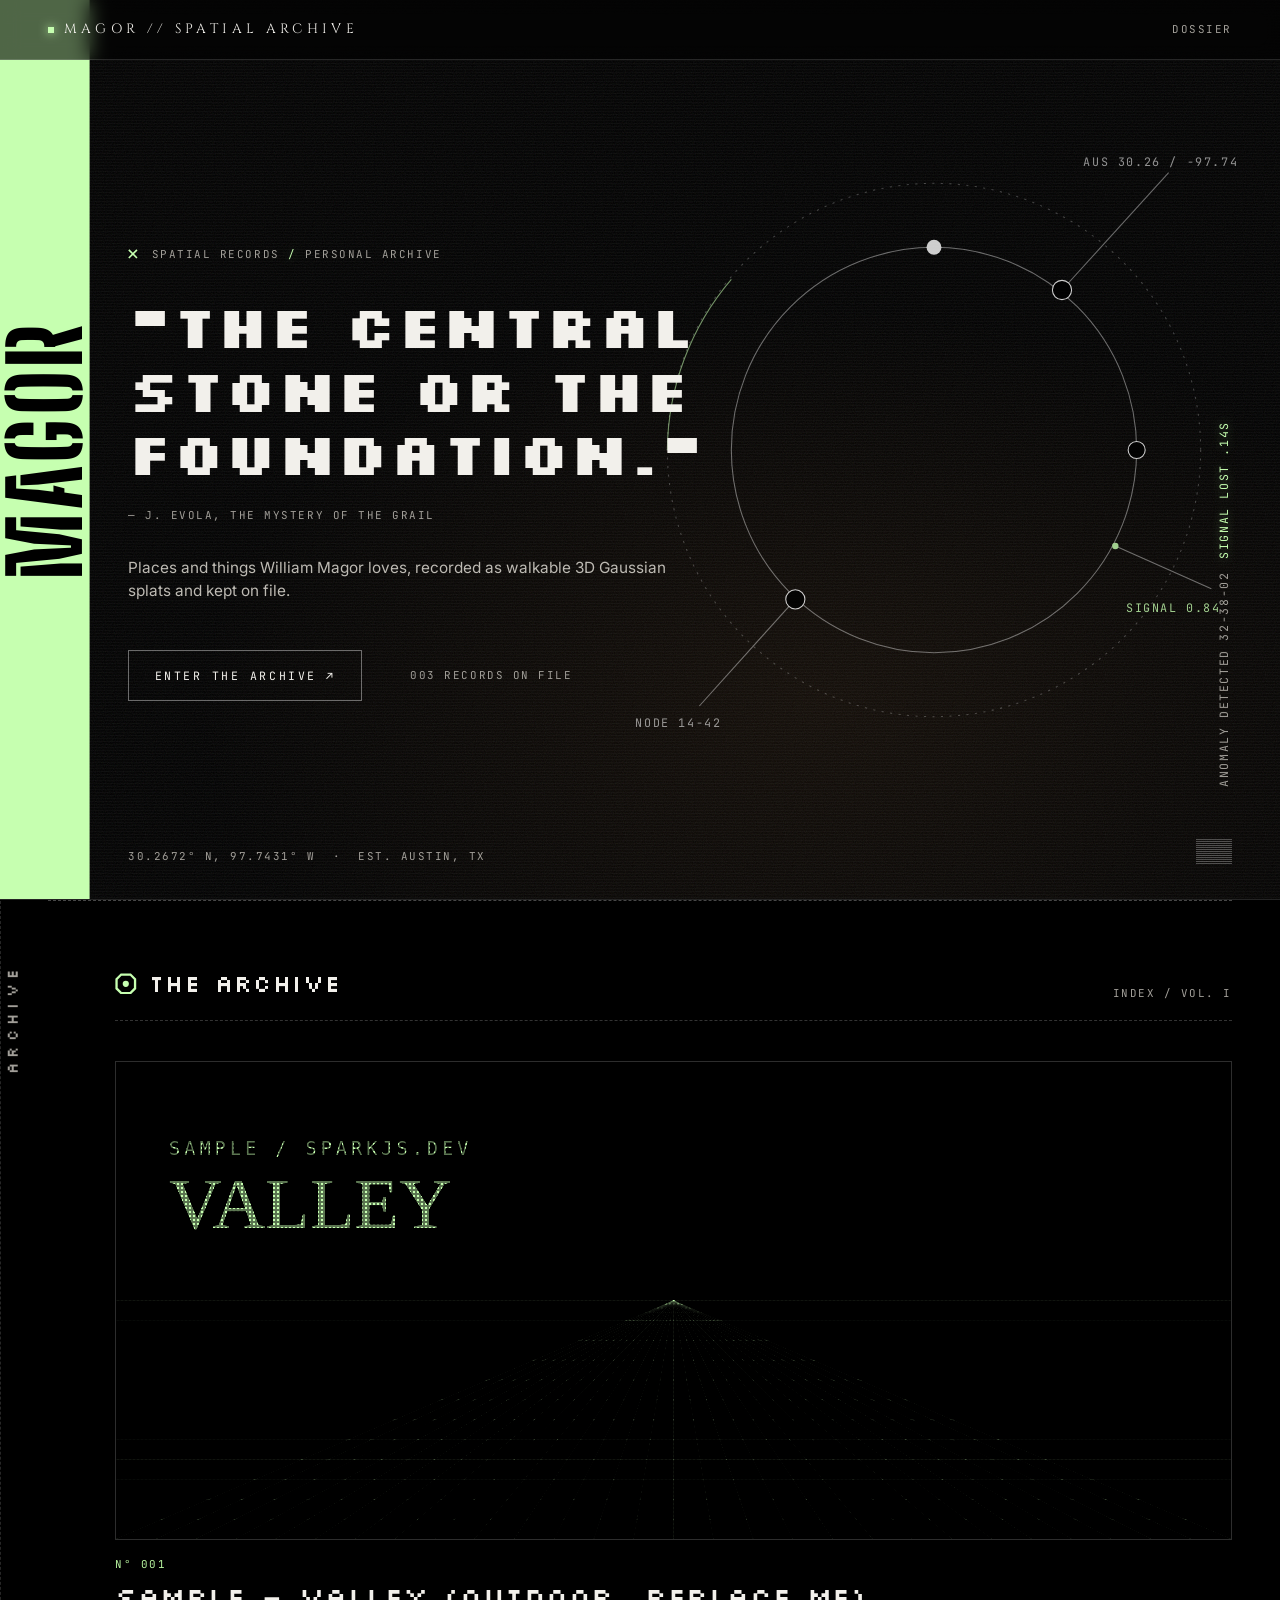
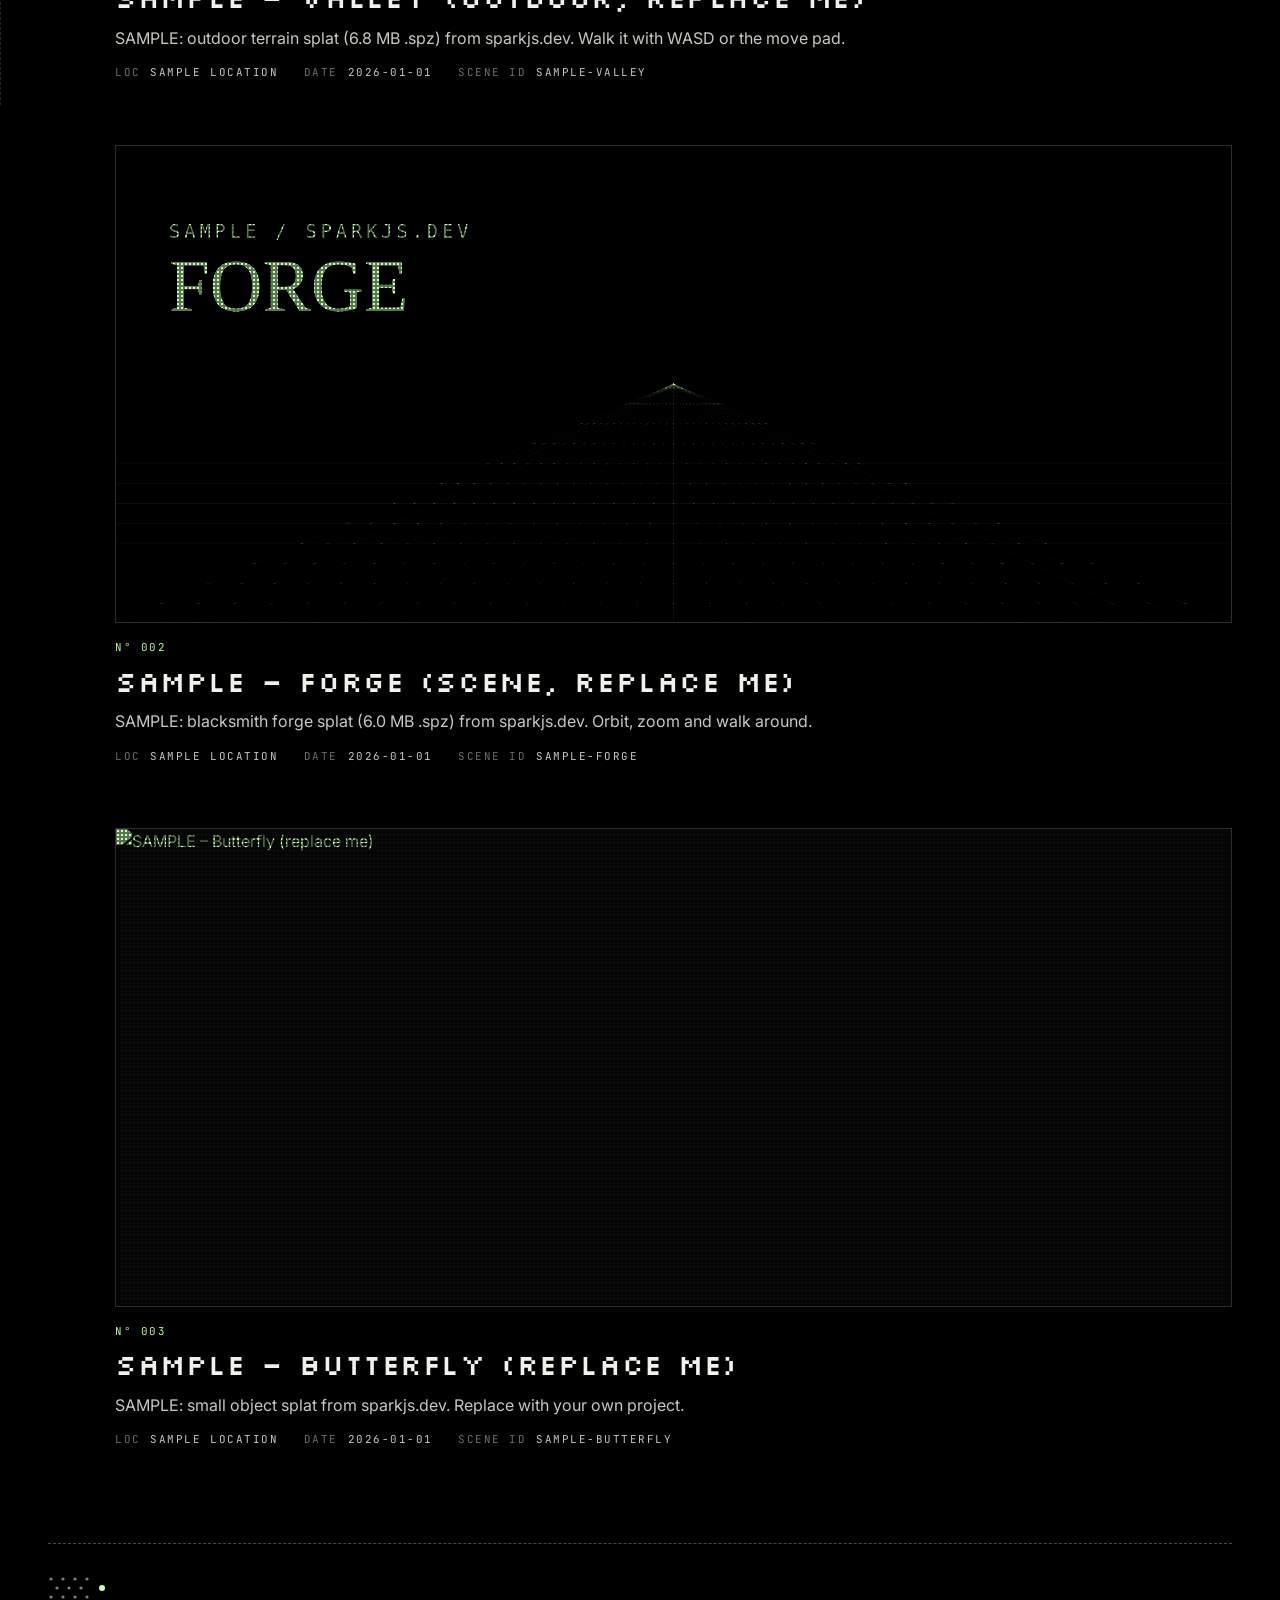
==== commit 8ebe51d4: "v3: pixel/stencil cyber hero, halftone cards, ID-card dossier bio" ====
--- a/index.html
+++ b/index.html
@@ -1,54 +1,100 @@
 <!doctype html><html lang="en"><head><meta charset="utf-8"><meta name="viewport" content="width=device-width,initial-scale=1">
-<title>MAGOR // SPATIAL ARCHIVE</title><meta name="description" content="A personal spatial archive of places and things, recorded as 3D Gaussian splats."><link rel="preconnect" href="https://fonts.googleapis.com"><link rel="preconnect" href="https://fonts.gstatic.com" crossorigin><link href="https://fonts.googleapis.com/css2?family=Cinzel:wght@400;500&family=Cormorant+Garamond:ital,wght@0,300;0,400;0,500;1,300&family=Inter:wght@400;500&family=JetBrains+Mono:wght@400&display=swap" rel="stylesheet"><link rel="stylesheet" href="style.css"></head><body>
-<!-- EDIT BRAND NAME HERE (also in footer + viewer.html) -->
-<nav><div id="brand"><span class="dot"></span>MAGOR // SPATIAL ARCHIVE</div></nav>
-<section class="hero"><canvas id="bg" aria-hidden="true"></canvas>
-<div class="eyebrow mono">Spatial Records <span class="g">/</span> Personal Archive</div>
-<h1>“The central stone or <em>the foundation.</em>”</h1>
-<div class="attr mono">— J. Evola, The Mystery of the Grail</div>
-<p class="sub">Places and things William Magor loves, recorded as walkable 3D Gaussian splats and kept on file.</p>
-<div class="row"><a class="btn" href="#archive">Enter the archive</a><span class="mono" id="count"></span></div>
-<div class="ruler mono" aria-hidden="true"><span class="t1">Vol. I</span><span class="t2 g">MMXXVI</span><span class="t3">Austin</span></div>
-<div class="coords mono">30.2672° N, 97.7431° W &nbsp;·&nbsp; EST. AUSTIN, TX</div><div class="stripes" aria-hidden="true"></div>
+<title>MAGOR // SPATIAL ARCHIVE</title><meta name="description" content="A personal spatial archive of places and things, recorded as 3D Gaussian splats.">
+<link rel="preconnect" href="https://fonts.googleapis.com"><link rel="preconnect" href="https://fonts.gstatic.com" crossorigin>
+<link href="https://fonts.googleapis.com/css2?family=Big+Shoulders+Stencil+Display:wght@800&family=Cinzel:wght@400&family=Cormorant+Garamond:wght@400&family=Inter:wght@400;500&family=JetBrains+Mono:wght@400&family=Silkscreen:wght@400;700&family=VT323&display=swap" rel="stylesheet">
+<link rel="stylesheet" href="style.css"></head>
+<!-- SITE FLAGS: set data-halftone="off" for full-colour thumbnails -->
+<body class="v3" data-halftone="on">
+<!-- EDIT BRAND NAME HERE (also viewer.html, bio.html) -->
+<nav><a id="brand" href="index.html"><span class="dot"></span>MAGOR // SPATIAL ARCHIVE</a><a class="navlink mono" href="bio.html">Dossier</a></nav>
+<section class="hero hx">
+  <div class="wordmark" aria-hidden="true">MAGOR</div>
+  <canvas id="bg" aria-hidden="true"></canvas>
+  <svg class="orbit" viewBox="0 0 600 600" aria-hidden="true">
+    <g fill="none" stroke="rgba(255,255,255,.5)" stroke-width="1">
+      <circle cx="300" cy="300" r="190"/><circle cx="300" cy="300" r="250" stroke-dasharray="2 6" stroke="rgba(255,255,255,.3)"/>
+      <path d="M300 300 m-250 0 a250 250 0 0 1 60 -160" stroke="rgba(198,255,176,.7)"/>
+      <line x1="420" y1="150" x2="520" y2="40"/><line x1="170" y1="440" x2="80" y2="540"/><line x1="470" y1="390" x2="560" y2="430"/>
+    </g>
+    <g class="spin"><circle cx="300" cy="110" r="7" fill="#fff"/><circle cx="490" cy="300" r="8" fill="#000" stroke="#fff"/></g>
+    <circle cx="420" cy="150" r="9" fill="#000" stroke="#fff"/><circle cx="170" cy="440" r="9" fill="#000" stroke="#fff"/>
+    <circle cx="470" cy="390" r="3" fill="var(--glow)"/>
+    <g font-family="JetBrains Mono,monospace" font-size="11" fill="rgba(255,255,255,.7)" letter-spacing="1.5">
+      <text x="440" y="34">AUS 30.26 / -97.74</text><text x="20" y="560">NODE 14-42</text><text x="480" y="452" fill="var(--glow)" id="sig">SIGNAL 0.84</text>
+    </g>
+  </svg>
+  <div class="hcopy">
+    <div class="eyebrow mono"><svg class="gl" viewBox="0 0 12 12"><path d="M1 1L11 11M11 1L1 11" stroke="currentColor" stroke-width="2"/></svg> Spatial Records <span class="g">/</span> Personal Archive</div>
+    <h1 class="pix glitch" data-text="“THE CENTRAL STONE OR THE FOUNDATION.”">“The central stone or the foundation.”</h1>
+    <div class="attr mono">— J. Evola, The Mystery of the Grail</div>
+    <p class="sub">Places and things William Magor loves, recorded as walkable 3D Gaussian splats and kept on file.</p>
+    <div class="row"><a class="btn" href="#archive">Enter the archive ↗</a><span class="mono" id="count"></span></div>
+  </div>
+  <div class="vstat mono" aria-hidden="true"><span>Anomaly detected 32-38-02</span><span class="g">Signal lost .14s</span></div>
+  <div class="coords mono">30.2672° N, 97.7431° W &nbsp;·&nbsp; EST. AUSTIN, TX</div><div class="stripes" aria-hidden="true"></div>
+  <div class="scan" aria-hidden="true"></div>
 </section>
-<div class="section-h" id="archive"><h2>THE ARCHIVE</h2><span class="mono">Index / Vol. I</span></div>
-<main id="grid"></main>
-<footer></footer>
+<div class="dotline"></div>
+<div class="archive-wrap" id="archive">
+  <div class="vlabel" aria-hidden="true">ARCHIVE</div>
+  <div class="archive-body">
+    <div class="section-h"><h2 class="pix"><svg class="gl oct" viewBox="0 0 14 14"><path d="M4 1H10L13 4V10L10 13H4L1 10V4Z" fill="none" stroke="currentColor" stroke-width="1.5"/><circle cx="7" cy="7" r="2" fill="currentColor"/></svg>The Archive</h2><span class="mono">Index / Vol. I</span></div>
+    <main id="grid"></main>
+  </div>
+</div>
+<div class="dotline"></div>
+<footer class="v3foot"><svg class="dots" viewBox="0 0 60 24" aria-hidden="true"><g fill="rgba(255,255,255,.5)"><circle cx="3" cy="3" r="1.6"/><circle cx="15" cy="3" r="1.6"/><circle cx="27" cy="3" r="1.6"/><circle cx="39" cy="3" r="1.6"/><circle cx="9" cy="12" r="1.6"/><circle cx="21" cy="12" r="1.6"/><circle cx="33" cy="12" r="1.6"/><circle cx="3" cy="21" r="1.6"/><circle cx="15" cy="21" r="1.6"/><circle cx="27" cy="21" r="1.6"/><circle cx="39" cy="21" r="1.6"/></g><circle cx="54" cy="12" r="3" fill="var(--glow)"/></svg></footer>
 <script>
+const sig=document.getElementById('sig');setInterval(()=>{const v=Math.random();sig.textContent=v<.12?'SIGNAL LOW':'SIGNAL '+(0.7+v*0.29).toFixed(2)},2200);
 fetch('scenes.json').then(r=>r.json()).then(list=>{
   const g=document.getElementById('grid');
   document.getElementById('count').textContent=String(list.length).padStart(3,'0')+' records on file';
   list.forEach((s,i)=>{
     const a=document.createElement('a');a.className='card';a.href='viewer.html?id='+encodeURIComponent(s.id);
     const box=document.createElement('div');box.className='img';
-    const img=document.createElement('img');img.loading='lazy';img.alt=s.title;img.src=s.thumbnail||'';
+    const img=document.createElement('img');img.loading='lazy';img.alt=s.title;img.src=s.thumbnail||'';img.crossOrigin='anonymous';
+    box.append(img);
     const idx=document.createElement('span');idx.className='idx mono';idx.textContent='N° '+String(i+1).padStart(3,'0');
-    box.append(img);
-    const h=document.createElement('h3');h.textContent=s.title;
+    const h=document.createElement('h3');h.className='pix';h.textContent=s.title;
+    const d=document.createElement('p');d.className='desc';d.textContent=s.description||'';
     const dl=document.createElement('dl');dl.className='mono';
     for(const [k,v] of [['LOC',s.location],['DATE',s.date],['SCENE ID',s.id]]){const w=document.createElement('div');const dt=document.createElement('dt');dt.textContent=k;const dd=document.createElement('dd');dd.textContent=v||'—';w.append(dt,dd);dl.append(w);}
-    const d=document.createElement('p');d.className='desc';d.textContent=s.description||'';
     a.append(box,idx,h,d,dl);g.append(a);
   });
 }).catch(e=>{document.getElementById('grid').textContent='Could not load scenes.json: '+e});
-</script><script type="importmap">{"imports":{"three":"https://cdn.jsdelivr.net/npm/three@0.180.0/build/three.module.js"}}</script>
+</script>
+<script type="importmap">{"imports":{"three":"https://cdn.jsdelivr.net/npm/three@0.180.0/build/three.module.js"}}</script>
 <script type="module">
-// Hero background: lightweight point-cloud "city block", slow rotation. Static frame if reduced motion.
+// Hero: wireframe cubes + faceted crystal + floating bits. Lightweight; still frame under reduced motion.
 import * as THREE from "three";
 const cv=document.getElementById('bg'),hero=cv.parentElement;
-const r=new THREE.WebGLRenderer({canvas:cv,alpha:true,antialias:false});r.setPixelRatio(Math.min(devicePixelRatio,1.5));
-const sc=new THREE.Scene(),cam=new THREE.PerspectiveCamera(40,1,.1,200);cam.position.set(0,9,26);cam.lookAt(0,2,0);
-const pts=[],rnd=(a,b)=>a+Math.random()*(b-a);
-for(let i=0;i<26;i++){const x=rnd(-14,14),z=rnd(-10,10),w=rnd(1,3),d=rnd(1,3),hh=rnd(1,9)*(1-Math.hypot(x,z)/22);
- for(let y=0;y<=hh;y+=.45)for(let t=0;t<1;t+=.12){pts.push(x+w*t,y,z, x+w*t,y,z+d, x,y,z+d*t, x+w,y,z+d*t);}}
-for(let x=-16;x<=16;x+=.8)for(let z=-12;z<=12;z+=.8)pts.push(x,0,z);
-const g=new THREE.BufferGeometry();g.setAttribute('position',new THREE.Float32BufferAttribute(pts,3));
-const m=new THREE.PointsMaterial({color:0xC6FFB0,size:.06,transparent:true,opacity:.32,depthWrite:false});
-const cloud=new THREE.Points(g,m);sc.add(cloud);
-const size=()=>{const w=hero.clientWidth,h=hero.clientHeight;r.setSize(w,h,false);cam.aspect=w/h;cam.position.z=w<700?34:26;cam.updateProjectionMatrix();r.render(sc,cam)};
+const r=new THREE.WebGLRenderer({canvas:cv,alpha:true,antialias:true});r.setPixelRatio(Math.min(devicePixelRatio,1.5));
+const sc=new THREE.Scene(),cam=new THREE.PerspectiveCamera(35,1,.1,100);
+const root=new THREE.Group();sc.add(root);
+const W=new THREE.LineBasicMaterial({color:0xffffff,transparent:true,opacity:.55});
+const G=new THREE.LineBasicMaterial({color:0xC6FFB0,transparent:true,opacity:.8});
+const cubes=[];[[-1.6,.4,0,1],[-.4,-.9,.6,.9],[.9,-.2,-.8,1.1],[-2.2,-1.2,-.5,.7]].forEach(([x,y,z,s])=>{const e=new THREE.LineSegments(new THREE.EdgesGeometry(new THREE.BoxGeometry(s,s,s)),W);e.position.set(x,y,z);e.userData.s=Math.random()*6;root.add(e);cubes.push(e)});
+const cg=new THREE.IcosahedronGeometry(.95,0);
+const crystal=new THREE.Group();crystal.position.set(1.8,1.2,.3);root.add(crystal);
+crystal.add(new THREE.LineSegments(new THREE.EdgesGeometry(cg),G));
+crystal.add(new THREE.Mesh(cg,new THREE.MeshBasicMaterial({color:0xC6FFB0,transparent:true,opacity:.05,side:THREE.DoubleSide})));
+const inner=new THREE.LineSegments(new THREE.EdgesGeometry(new THREE.OctahedronGeometry(.5,0)),W);crystal.add(inner);
+const bits=[],bp=[];for(let i=0;i<70;i++)bp.push((Math.random()-.5)*7,(Math.random()-.5)*4.5,(Math.random()-.5)*3);
+const pg=new THREE.BufferGeometry();pg.setAttribute('position',new THREE.Float32BufferAttribute(bp,3));
+const pts=new THREE.Points(pg,new THREE.PointsMaterial({color:0xffffff,size:.05,transparent:true,opacity:.8}));root.add(pts);
+const solid=new THREE.Mesh(new THREE.BoxGeometry(.32,.32,.32),new THREE.MeshBasicMaterial({color:0xC6FFB0,transparent:true,opacity:.55}));solid.position.set(-.3,.2,1.2);root.add(solid);
+function size(){const w=hero.clientWidth,h=hero.clientHeight,m=w<760;r.setSize(w,h,false);cam.aspect=w/h;
+ cam.position.set(0,0,m?13:9.5);root.position.set(m?.4:1.9,m?2.7:0,0);root.userData.bx=root.position.x;root.scale.setScalar(m?.6:.9);cam.updateProjectionMatrix();r.render(sc,cam)}
 addEventListener('resize',size);size();
 const still=matchMedia('(prefers-reduced-motion: reduce)').matches;let vis=true;
 new IntersectionObserver(e=>vis=e[0].isIntersecting).observe(hero);
-if(!still)r.setAnimationLoop(t=>{if(!vis)return;cloud.rotation.y=t*0.00004;r.render(sc,cam)});
+let jit=0;
+if(!still)r.setAnimationLoop(t=>{if(!vis)return;const s=t*.001;
+ root.rotation.y=Math.sin(s*.15)*.35;crystal.rotation.y=s*.25;crystal.rotation.x=s*.12;inner.rotation.y=-s*.6;
+ cubes.forEach(c=>{c.rotation.x=s*.1+c.userData.s;c.rotation.y=s*.13+c.userData.s;c.position.y+=Math.sin(s+c.userData.s)*.0008});
+ solid.rotation.set(s*.4,s*.5,0);
+ // rare glitch jitter
+ if(jit>0){jit--;root.position.x=root.userData.bx+(Math.random()-.5)*.08;}else{root.position.x=root.userData.bx;if(Math.random()<.003)jit=6;}
+ r.render(sc,cam)});
 </script>
 </body></html>
--- a/style.css
+++ b/style.css
@@ -6,7 +6,7 @@
 .mono{font-family:var(--mono);font-size:.68rem;letter-spacing:.14em;text-transform:uppercase;color:var(--dim)}
 .g{color:var(--glow);text-shadow:0 0 12px rgba(198,255,176,.45)}
 nav{position:fixed;top:0;left:0;right:0;z-index:10;display:flex;justify-content:space-between;align-items:center;padding:1.1rem clamp(1.2rem,4vw,3rem);border-bottom:1px solid var(--line);background:rgba(0,0,0,.6);backdrop-filter:blur(10px)}
-#brand{font-family:var(--cap);font-size:.85rem;letter-spacing:.32em;color:var(--fg)}
+#brand{text-decoration:none;font-family:var(--cap);font-size:.85rem;letter-spacing:.32em;color:var(--fg)}
 .dot{display:inline-block;width:6px;height:6px;background:var(--glow);box-shadow:0 0 10px var(--glow);margin-right:.6rem;vertical-align:middle;animation:pulse 3.2s ease-in-out infinite}
 @keyframes pulse{50%{opacity:.35}}
 .hero{position:relative;min-height:100svh;display:flex;flex-direction:column;justify-content:center;padding:7rem clamp(1.2rem,6vw,6rem) 4rem;overflow:hidden;border-bottom:1px solid var(--line)}
@@ -76,3 +76,112 @@
 @media (max-width:700px){.pad{right:14px;bottom:auto;top:18px}}
 .attr{margin-top:1.2rem}
 @media (max-width:700px){.stripes{display:none}}
+.navlink{color:var(--dim);text-decoration:none;border-bottom:1px solid transparent;padding:.2rem 0;transition:color .3s,border-color .3s}
+.navlink:hover,.navlink[aria-current]{color:var(--glow);border-color:var(--glow)}
+/* hero cyber pass */
+.scan{position:absolute!important;inset:0;z-index:0;pointer-events:none;background:repeating-linear-gradient(to bottom,rgba(255,255,255,.025) 0 1px,transparent 1px 3px)}
+.scan::after{content:"";position:absolute;left:0;right:0;height:120px;top:-120px;background:linear-gradient(transparent,rgba(198,255,176,.06),transparent);animation:sweep 7s linear infinite}
+@keyframes sweep{to{top:100%}}
+.hudlines{position:absolute!important;inset:0;pointer-events:none;z-index:0}
+.hudlines i{position:absolute;height:1px;background:linear-gradient(90deg,transparent,rgba(198,255,176,.5),transparent);width:30%;animation:hl 9s ease-in-out infinite}
+.hudlines i:nth-child(1){top:22%;left:-30%}.hudlines i:nth-child(2){top:64%;left:-30%;animation-delay:3s;width:18%}.hudlines i:nth-child(3){top:86%;left:-30%;animation-delay:6s;width:40%}
+@keyframes hl{0%{transform:translateX(0);opacity:0}10%{opacity:1}60%{opacity:.6}100%{transform:translateX(450%);opacity:0}}
+.glitch{position:relative}
+.glitch::before,.glitch::after{content:attr(data-text);position:absolute;inset:0;pointer-events:none;opacity:0;font-style:normal}
+.glitch::before{color:rgba(198,255,176,.7);animation:gl1 6.5s steps(1) infinite}
+.glitch::after{color:rgba(255,80,80,.55);animation:gl2 6.5s steps(1) infinite}
+@keyframes gl1{0%,93%,100%{opacity:0;transform:none;clip-path:inset(0)}94%{opacity:1;transform:translate(-3px,0);clip-path:inset(12% 0 60% 0)}96%{opacity:1;transform:translate(2px,0);clip-path:inset(55% 0 20% 0)}98%{opacity:0}}
+@keyframes gl2{0%,93%,100%{opacity:0;transform:none}94.5%{opacity:1;transform:translate(3px,0);clip-path:inset(40% 0 35% 0)}97%{opacity:1;transform:translate(-2px,0);clip-path:inset(70% 0 5% 0)}98.5%{opacity:0}}
+.glitch::before,.glitch::after{mix-blend-mode:screen}
+@media (max-width:700px){.glitch::before,.glitch::after{display:none}.hudlines i{opacity:.5}}
+@media (prefers-reduced-motion:reduce){.glitch::before,.glitch::after,.hudlines,.scan::after{display:none}}
+/* bio */
+.bio{max-width:1100px;margin:auto;padding:8rem clamp(1.2rem,4vw,3rem) 6rem}
+.bio-head{display:grid;grid-template-columns:minmax(0,1fr) 260px;gap:3rem;align-items:end;border-bottom:1px solid var(--line);padding-bottom:2.5rem}
+.bio-head h1{font-family:var(--serif);font-weight:300;font-size:clamp(3rem,8vw,6.5rem);line-height:.95;margin:.8rem 0 1.2rem}
+.portrait{aspect-ratio:3/4;border:1px solid var(--line);display:flex;align-items:center;justify-content:center;background:repeating-linear-gradient(45deg,#0a0a0a 0 10px,#0e0e0e 10px 20px);position:relative}
+.portrait::after{content:"";position:absolute;inset:10px;border:1px solid rgba(198,255,176,.25)}
+.bio section{display:grid;grid-template-columns:200px minmax(0,1fr);gap:1rem 3rem;padding:3rem 0;border-bottom:1px solid var(--line)}
+.bio h2{font-family:var(--cap);font-weight:400;letter-spacing:.28em;font-size:1rem;margin:0}
+.bio p{margin:0 0 1rem;color:#c9c6bf;max-width:62ch}
+.tl{list-style:none;margin:0;padding:0;border-left:1px solid var(--line)}
+.tl li{position:relative;padding:0 0 2rem 1.6rem}.tl li::before{content:"";position:absolute;left:-4px;top:.45rem;width:7px;height:7px;background:#000;border:1px solid var(--glow);box-shadow:0 0 8px rgba(198,255,176,.4)}
+.tl h3{font-family:var(--serif);font-weight:400;font-size:1.6rem;margin:.3rem 0 .4rem}
+.tags{display:flex;flex-wrap:wrap;gap:.5rem}.tags span{border:1px solid var(--line);padding:.45rem .7rem;color:var(--fg)}
+.contact a{display:block;color:var(--fg);text-decoration:none;padding:.6rem 0;border-bottom:1px solid var(--line);transition:color .3s}.contact a:hover{color:var(--glow)}
+@media (max-width:700px){.bio-head{grid-template-columns:1fr}.portrait{max-width:220px}.bio section{grid-template-columns:1fr}}
+/* ===== v3: pixel / stencil / halftone direction ===== */
+:root{--pix:"Silkscreen",ui-monospace,monospace;--sten:"Big Shoulders Stencil Display",Impact,sans-serif;--vt:"VT323",ui-monospace,monospace}
+.pix{font-family:var(--pix);font-weight:400;text-transform:uppercase;letter-spacing:.02em}
+.gl{width:.9em;height:.9em;vertical-align:-.1em;margin-right:.5em;color:var(--glow)}
+.v3 .hero.hx{display:grid;grid-template-columns:minmax(0,1fr);align-content:center;padding-left:clamp(4.5rem,10vw,9rem)}
+.v3 .hero::before{opacity:.55}
+.v3 .hcopy{max-width:min(46rem,58vw);z-index:2}
+.v3 .hero h1.pix{font-family:var(--pix);font-weight:700;font-size:clamp(2.1rem,4.6vw,4.4rem);line-height:1.08;letter-spacing:.01em;max-width:none;text-transform:uppercase}
+.v3 .attr{margin-top:1.4rem}
+.wordmark{position:absolute!important;left:0;top:0;bottom:0;width:clamp(3.2rem,7vw,6.2rem);background:var(--glow);color:#000;font-family:var(--sten);font-weight:800;
+ writing-mode:vertical-rl;transform:rotate(180deg);display:flex;align-items:center;justify-content:center;font-size:clamp(3rem,7.5vw,6.8rem);letter-spacing:.04em;line-height:1;box-shadow:0 0 40px rgba(198,255,176,.18);z-index:3}
+.orbit{position:absolute!important;right:2%;top:50%;width:min(52vw,640px);transform:translateY(-50%);z-index:1;pointer-events:none;opacity:.8}
+.orbit .spin{transform-origin:300px 300px;animation:orb 60s linear infinite}@keyframes orb{to{transform:rotate(360deg)}}
+.vstat{position:absolute!important;right:clamp(1.2rem,4vw,3rem);bottom:7rem!important;bottom:4.5rem;display:flex;gap:.8rem;writing-mode:vertical-rl;transform:rotate(180deg);font-size:.72rem;z-index:2}
+.v3 .ruler{display:none}
+.v3 #bg{z-index:1}
+.v3 .coords{left:clamp(4.5rem,10vw,9rem);z-index:2}
+.dotline{height:0;border-top:1px dashed rgba(255,255,255,.28);margin:0 clamp(1.2rem,4vw,3rem)}
+.v3 .section-h{border-bottom:1px dashed rgba(255,255,255,.2);margin:0;max-width:none;width:auto;padding-top:4rem}
+.v3 .section-h h2.pix{font-family:var(--pix);letter-spacing:.06em;font-size:clamp(1.1rem,2.2vw,1.5rem)}
+.archive-wrap{display:grid;grid-template-columns:clamp(2.8rem,6vw,5rem) minmax(0,1fr);max-width:1500px;margin:auto;padding-right:clamp(1.2rem,4vw,3rem)}
+.vlabel{writing-mode:vertical-rl;transform:rotate(180deg);font-family:var(--pix);font-size:.95rem;letter-spacing:.35em;color:var(--dim);display:flex;align-items:center;justify-content:center;border-right:1px dashed rgba(255,255,255,.2)}
+.archive-body{padding-left:clamp(1rem,3vw,2.5rem)}
+.v3 main{padding-left:0;padding-right:0;max-width:none}
+.v3 .card h3.pix{font-family:var(--pix);font-weight:400;font-size:clamp(1.15rem,2.3vw,1.8rem);line-height:1.2;margin:.5rem 0 .7rem}
+/* halftone thumbnails (flag on body) */
+.card .img{isolation:isolate}
+[data-halftone=on] .card .img img{filter:grayscale(1) contrast(1.5) brightness(1.05);transition:filter .6s}
+[data-halftone=on] .card .img::before{content:"";position:absolute;inset:0;z-index:1;pointer-events:none;background:var(--glow);mix-blend-mode:multiply;transition:opacity .6s}
+[data-halftone=on] .card .img::after{content:"";position:absolute;inset:0;z-index:2;pointer-events:none;background:radial-gradient(circle at center,transparent 0 1.1px,#000 1.6px);background-size:4px 4px;opacity:.85;transition:opacity .6s}
+[data-halftone=on] .card:hover .img img,[data-halftone=on] .card:focus-visible .img img,[data-halftone=on] .card:active .img img{filter:none}
+[data-halftone=on] .card:hover .img::before,[data-halftone=on] .card:hover .img::after,[data-halftone=on] .card:focus-visible .img::before,[data-halftone=on] .card:focus-visible .img::after,[data-halftone=on] .card:active .img::before,[data-halftone=on] .card:active .img::after{opacity:0}
+.v3foot{border:0;height:auto;padding:2rem clamp(1.2rem,4vw,3rem)}.v3foot .dots{width:60px;height:24px;display:block}
+@media (max-width:760px){
+ .v3 .hero.hx{padding-left:4.2rem;padding-right:1.1rem;align-content:end;padding-bottom:5.5rem}
+ .wordmark{width:3rem;font-size:3.2rem}
+ .v3 .hcopy{max-width:none}
+ .v3 .hero h1.pix{font-size:1.85rem;line-height:1.15}
+ .orbit{width:100vw;right:-28vw;top:24%;opacity:.4}.orbit text{display:none}.v3 .eyebrow{font-size:.6rem;white-space:nowrap}
+ .vstat{display:none}.v3 .coords{left:4.2rem;font-size:.62rem}
+ .archive-wrap{grid-template-columns:2.2rem minmax(0,1fr)}.vlabel{font-size:.75rem}
+ .v3 .card h3.pix{font-size:1.15rem}
+}
+@media (prefers-reduced-motion:reduce){.orbit .spin{animation:none}}
+/* ===== bio: ID-card dossier ===== */
+.idcard{max-width:880px;margin:7rem auto 4rem;border:1px solid rgba(198,255,176,.55);background:#030806;font-family:var(--vt);color:#d9f5e0;box-shadow:0 0 0 4px #000,0 0 0 5px rgba(198,255,176,.18),0 0 50px rgba(198,255,176,.08);position:relative}
+.idcard::after{content:"";position:absolute;inset:0;pointer-events:none;background:repeating-linear-gradient(to bottom,rgba(255,255,255,.03) 0 1px,transparent 1px 3px)}
+.idrow{display:flex;justify-content:space-between;align-items:center;gap:1rem;padding:.6rem 1rem;border-bottom:1px solid rgba(198,255,176,.35)}
+.idcard .vt{font-family:var(--vt);font-size:1.35rem;letter-spacing:.06em;text-transform:uppercase}
+.idcard .big{font-family:var(--vt);font-size:clamp(2.6rem,7vw,4.2rem);line-height:.95;text-transform:uppercase}
+.idcard .muted{color:#7fa58a}
+.batt{display:inline-flex;gap:2px;border:1px solid #d9f5e0;padding:2px;vertical-align:middle;margin-left:.6rem;position:relative}.batt i{width:7px;height:12px;background:#d9f5e0}.batt i:last-child{background:transparent;border:1px solid #d9f5e080}
+.batt::after{content:"";position:absolute;right:-5px;top:4px;width:3px;height:6px;background:#d9f5e0}
+.idgrid{display:grid;grid-template-columns:minmax(0,1.15fr) minmax(0,1fr);border-bottom:1px solid rgba(198,255,176,.35)}
+.idportrait{aspect-ratio:1/1;margin:.8rem;border:1px solid rgba(198,255,176,.4);position:relative;overflow:hidden;
+ background:radial-gradient(circle at center,#9fe0b0 0 1px,transparent 1.4px) 0 0/4px 4px,radial-gradient(ellipse 34% 42% at 50% 44%,#4f8a63,#0d2416 70%),#0d2416}
+.idportrait::before{content:"";position:absolute;left:50%;bottom:-8%;width:70%;height:38%;transform:translateX(-50%);background:radial-gradient(ellipse at 50% 0,#2f5a3e,transparent 70%)}
+.idportrait span{position:absolute;left:.6rem;bottom:.4rem;font-size:1.1rem}
+.idside{border-left:1px solid rgba(198,255,176,.35);padding:1rem 1.1rem;display:flex;flex-direction:column;gap:.9rem}
+.idsec{padding:1.2rem 1.1rem;border-bottom:1px solid rgba(198,255,176,.35)}
+.idsec h2{font-family:var(--vt);font-weight:400;font-size:1.5rem;letter-spacing:.12em;margin:0 0 .8rem;color:var(--glow);text-shadow:0 0 10px rgba(198,255,176,.35)}
+.idsec p,.idsec li{font-family:var(--vt);font-size:1.32rem;line-height:1.3;color:#d9f5e0;max-width:none}
+.idsec p{margin:0 0 .6rem}
+.idtl{list-style:none;margin:0;padding:0}.idtl li{display:grid;grid-template-columns:11rem minmax(0,1fr);gap:.2rem 1rem;padding:.7rem 0;border-top:1px dashed rgba(198,255,176,.25)}
+.idtl b{font-weight:400;color:#fff;font-size:1.5rem}
+.idtags{display:flex;flex-wrap:wrap;gap:.45rem}.idtags span{border:1px solid rgba(198,255,176,.45);padding:.1rem .55rem;font-size:1.25rem}
+.idcontact a{color:#d9f5e0;text-decoration:none;display:block;font-size:1.32rem;padding:.25rem 0}.idcontact a:hover{color:var(--glow)}
+.idfoot{text-align:center;padding:.6rem;letter-spacing:.2em;color:#7fa58a}
+@media (max-width:700px){.idcard{margin:5rem .8rem 3rem}.idgrid{grid-template-columns:1fr}.idside{border-left:0;border-top:1px solid rgba(198,255,176,.35)}.idtl li{grid-template-columns:1fr}.idrow .vt{font-size:1.15rem}}
+.v3 .hero::before{background:radial-gradient(50% 45% at 60% 70%,rgba(196,130,70,.16),transparent 70%)}
+[data-halftone=on] .card .img img{filter:grayscale(1) contrast(1.35) brightness(1.5)}
+[data-halftone=on] .card .img::after{opacity:.55}
+.wordmark{box-shadow:none}
+@media (max-width:700px){.idportrait{max-width:260px}}
+.vlabel{align-items:flex-start;justify-content:flex-end;padding-bottom:4rem}.vlabel{position:sticky;top:5rem;height:calc(100vh - 6rem);align-self:start}
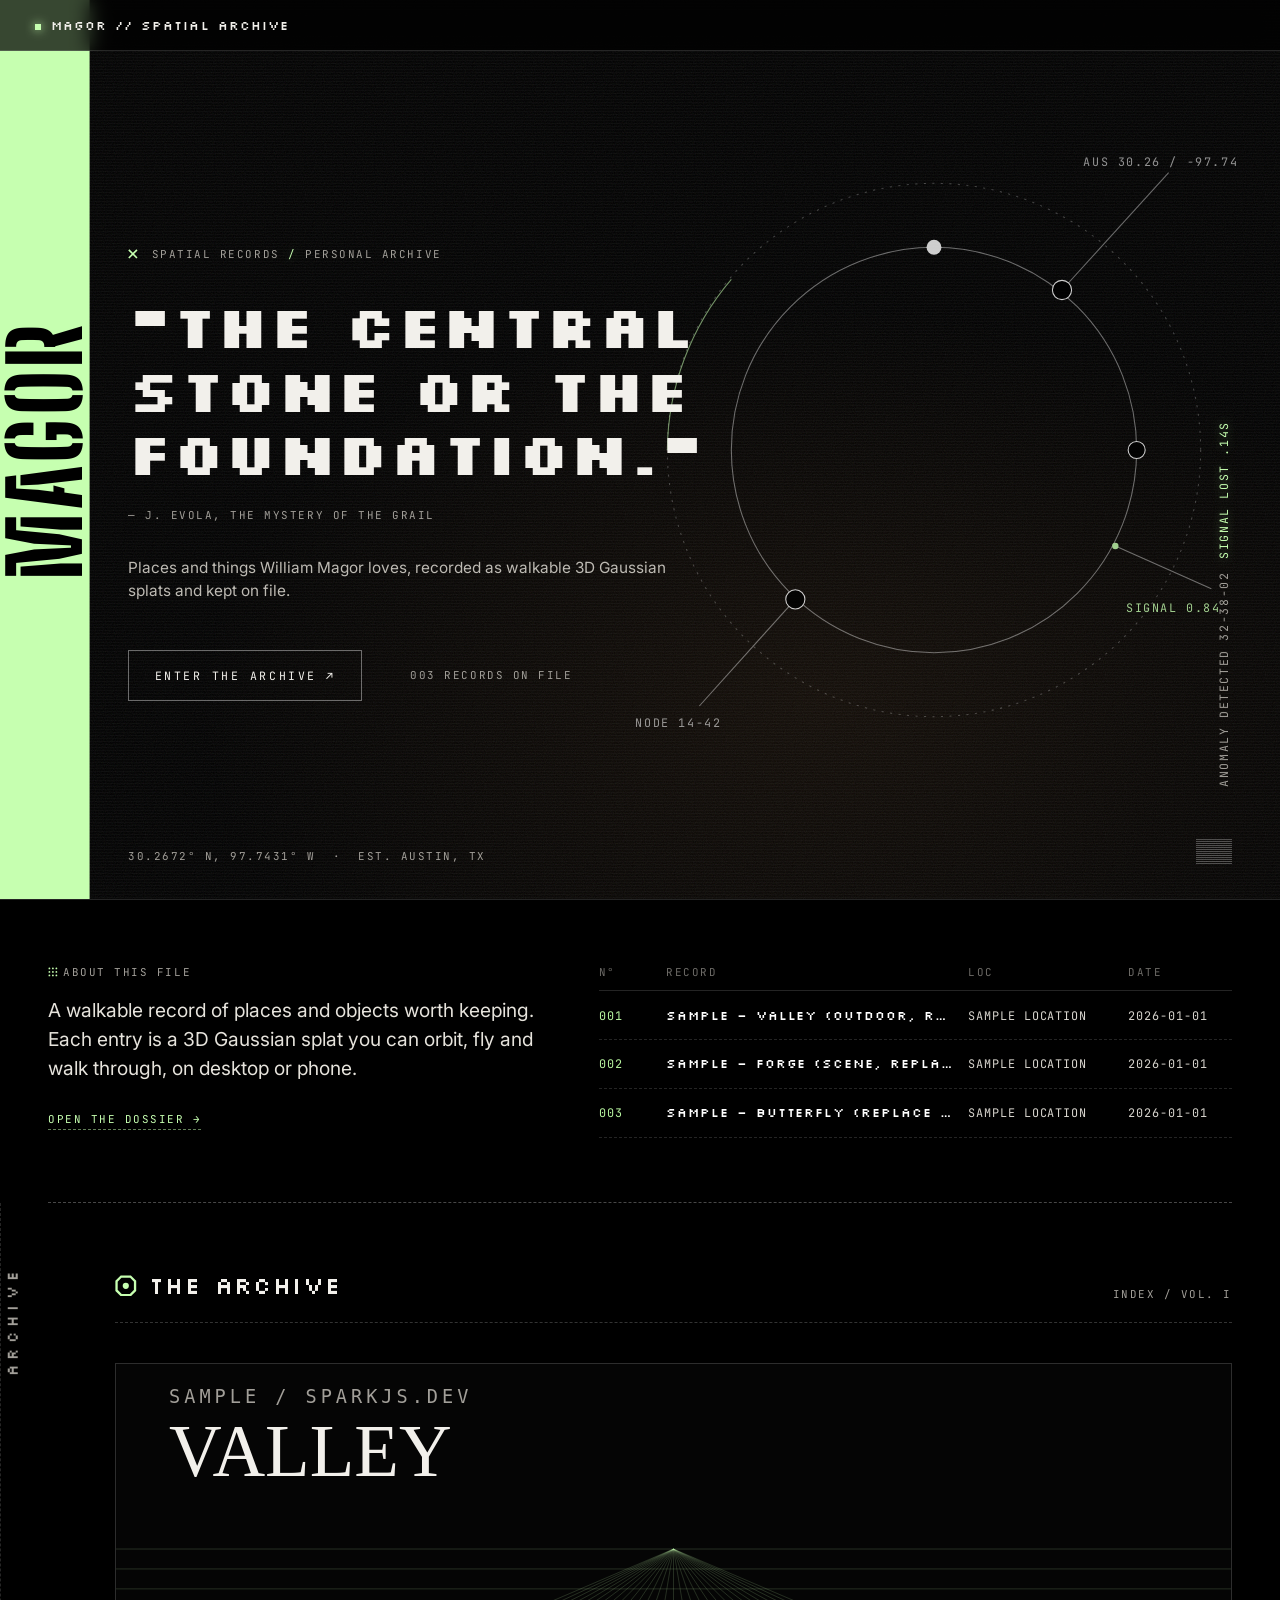
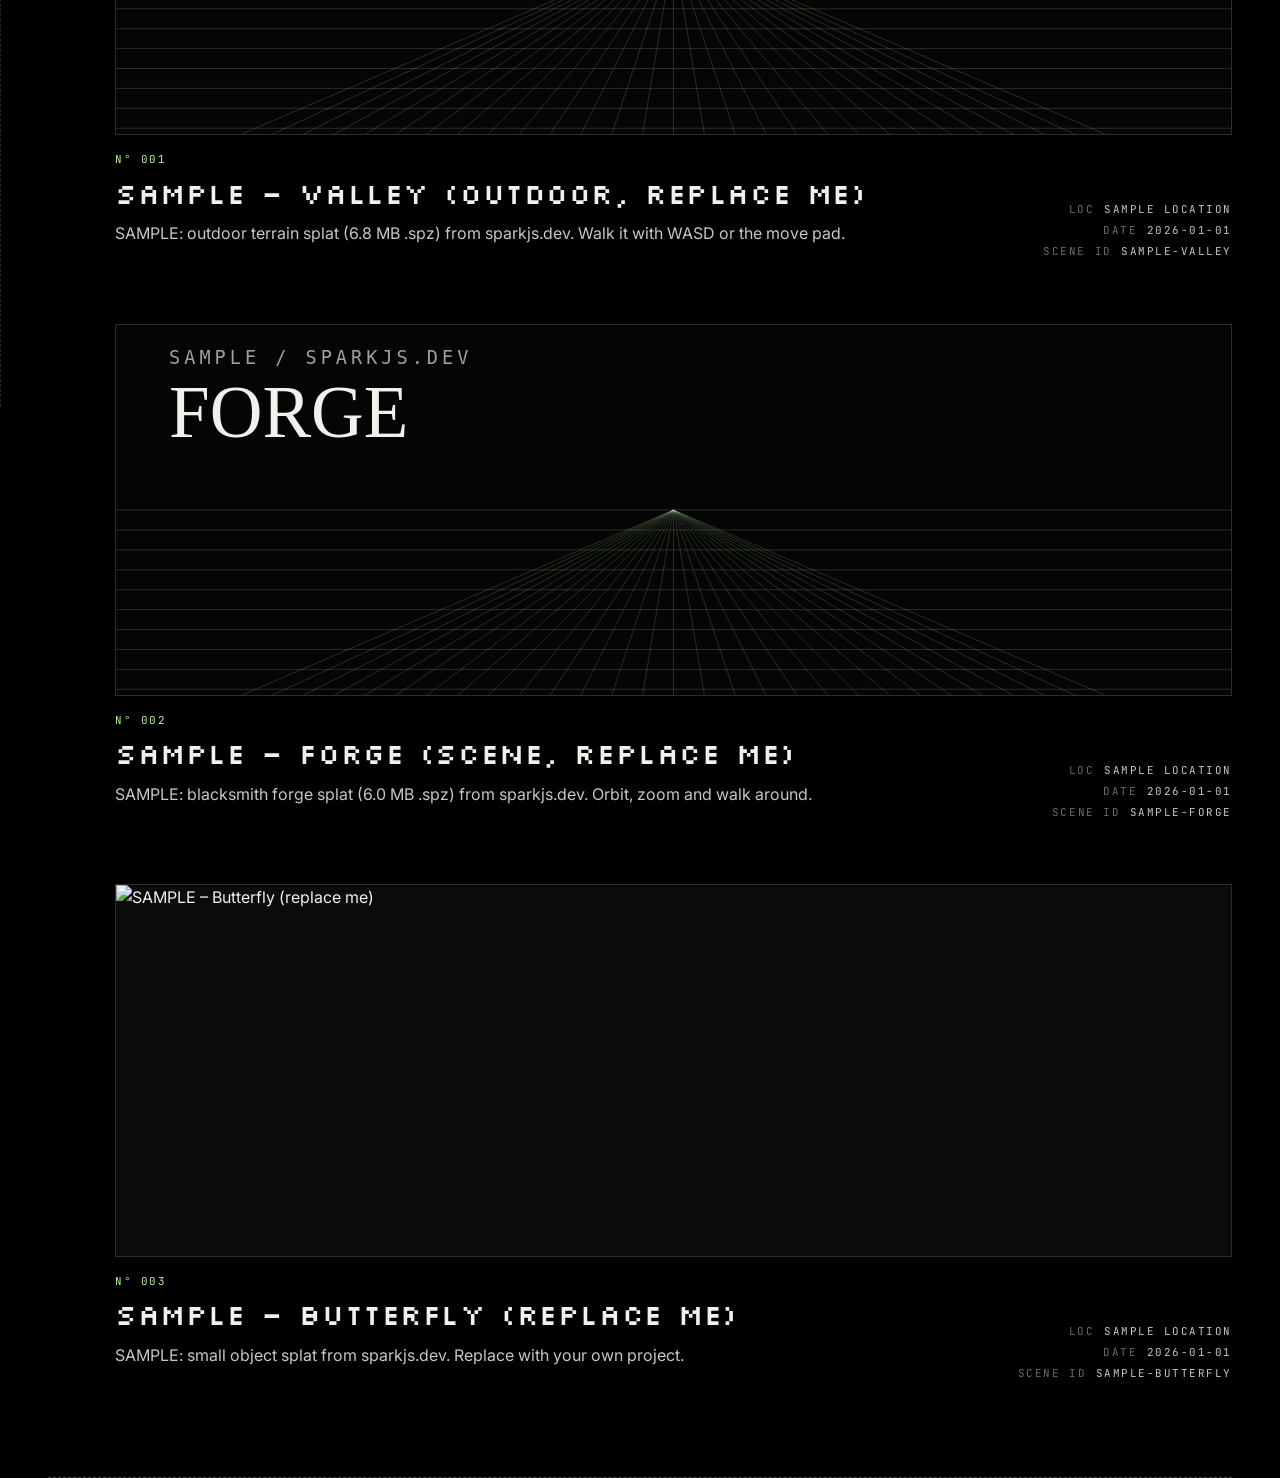
==== commit f2881a59: "v4: shared nav, dossier from viewer, prev/next scenes, home intro" ====
--- a/index.html
+++ b/index.html
@@ -4,9 +4,9 @@
 <link href="https://fonts.googleapis.com/css2?family=Big+Shoulders+Stencil+Display:wght@800&family=Cinzel:wght@400&family=Cormorant+Garamond:wght@400&family=Inter:wght@400;500&family=JetBrains+Mono:wght@400&family=Silkscreen:wght@400;700&family=VT323&display=swap" rel="stylesheet">
 <link rel="stylesheet" href="style.css"></head>
 <!-- SITE FLAGS: set data-halftone="off" for full-colour thumbnails -->
-<body class="v3" data-halftone="on">
+<body class="v3" data-halftone="off">
+<script src="nav.js"></script>
 <!-- EDIT BRAND NAME HERE (also viewer.html, bio.html) -->
-<nav><a id="brand" href="index.html"><span class="dot"></span>MAGOR // SPATIAL ARCHIVE</a><a class="navlink mono" href="bio.html">Dossier</a></nav>
 <section class="hero hx">
   <div class="wordmark" aria-hidden="true">MAGOR</div>
   <canvas id="bg" aria-hidden="true"></canvas>
@@ -34,6 +34,12 @@
   <div class="coords mono">30.2672° N, 97.7431° W &nbsp;·&nbsp; EST. AUSTIN, TX</div><div class="stripes" aria-hidden="true"></div>
   <div class="scan" aria-hidden="true"></div>
 </section>
+<section class="manifest">
+  <div class="mf-l"><div class="mono"><svg class="gl" viewBox="0 0 14 14"><g fill="currentColor"><circle cx="2" cy="2" r="1.3"/><circle cx="7" cy="2" r="1.3"/><circle cx="12" cy="2" r="1.3"/><circle cx="2" cy="7" r="1.3"/><circle cx="7" cy="7" r="1.3"/><circle cx="12" cy="7" r="1.3"/><circle cx="2" cy="12" r="1.3"/><circle cx="7" cy="12" r="1.3"/><circle cx="12" cy="12" r="1.3"/></g></svg>About this file</div>
+   <p class="mf-lead">A walkable record of places and objects worth keeping. Each entry is a 3D Gaussian splat you can orbit, fly and walk through, on desktop or phone.</p>
+   <a class="mf-link mono" href="bio.html">Open the dossier →</a></div>
+  <div class="mf-r"><div class="mono mf-h"><span>N°</span><span>Record</span><span>Loc</span><span>Date</span></div><ol id="toc"></ol></div>
+</section>
 <div class="dotline"></div>
 <div class="archive-wrap" id="archive">
   <div class="vlabel" aria-hidden="true">ARCHIVE</div>
@@ -43,7 +49,7 @@
   </div>
 </div>
 <div class="dotline"></div>
-<footer class="v3foot"><svg class="dots" viewBox="0 0 60 24" aria-hidden="true"><g fill="rgba(255,255,255,.5)"><circle cx="3" cy="3" r="1.6"/><circle cx="15" cy="3" r="1.6"/><circle cx="27" cy="3" r="1.6"/><circle cx="39" cy="3" r="1.6"/><circle cx="9" cy="12" r="1.6"/><circle cx="21" cy="12" r="1.6"/><circle cx="33" cy="12" r="1.6"/><circle cx="3" cy="21" r="1.6"/><circle cx="15" cy="21" r="1.6"/><circle cx="27" cy="21" r="1.6"/><circle cx="39" cy="21" r="1.6"/></g><circle cx="54" cy="12" r="3" fill="var(--glow)"/></svg></footer>
+<footer class="v3foot"></footer>
 <script>
 const sig=document.getElementById('sig');setInterval(()=>{const v=Math.random();sig.textContent=v<.12?'SIGNAL LOW':'SIGNAL '+(0.7+v*0.29).toFixed(2)},2200);
 fetch('scenes.json').then(r=>r.json()).then(list=>{
@@ -60,6 +66,9 @@
     const dl=document.createElement('dl');dl.className='mono';
     for(const [k,v] of [['LOC',s.location],['DATE',s.date],['SCENE ID',s.id]]){const w=document.createElement('div');const dt=document.createElement('dt');dt.textContent=k;const dd=document.createElement('dd');dd.textContent=v||'—';w.append(dt,dd);dl.append(w);}
     a.append(box,idx,h,d,dl);g.append(a);
+    const li=document.createElement('li');const ta=document.createElement('a');ta.href=a.href;
+    for(const t of [String(i+1).padStart(3,'0'),s.title,s.location||'—',s.date||'—'])
+    {const sp=document.createElement('span');sp.textContent=t;ta.append(sp);}li.append(ta);document.getElementById('toc').append(li);
   });
 }).catch(e=>{document.getElementById('grid').textContent='Could not load scenes.json: '+e});
 </script>
--- a/style.css
+++ b/style.css
@@ -185,3 +185,48 @@
 .wordmark{box-shadow:none}
 @media (max-width:700px){.idportrait{max-width:260px}}
 .vlabel{align-items:flex-start;justify-content:flex-end;padding-bottom:4rem}.vlabel{position:sticky;top:5rem;height:calc(100vh - 6rem);align-self:start}
+/* ===== v4: shared nav, manifest, viewer v3 ===== */
+nav.sitenav{position:fixed;top:0;left:0;right:0;z-index:30;display:flex;justify-content:space-between;align-items:center;gap:1rem;padding:.95rem clamp(1rem,3vw,2.2rem);border-bottom:1px solid var(--line);background:rgba(0,0,0,.72);backdrop-filter:blur(10px)}
+.sitenav .brand{font-family:var(--pix);font-size:.82rem;letter-spacing:.08em;color:var(--fg);text-decoration:none;white-space:nowrap}
+.sitenav .bshort{display:none}
+.sitenav .links{display:flex;align-items:center;gap:.9rem;font-family:var(--mono);font-size:.72rem;letter-spacing:.16em;text-transform:uppercase}
+.sitenav .sep{color:#444}
+.sitenav .nl{color:var(--dim);text-decoration:none;padding:.35rem .1rem;border-bottom:1px solid transparent;transition:color .3s,border-color .3s}
+.sitenav .nl .ix{color:#555;margin-right:.45rem}
+.sitenav .nl:hover{color:#fff}
+.sitenav .nl[aria-current]{color:var(--glow);border-color:var(--glow);text-shadow:0 0 10px rgba(198,255,176,.35)}
+.sitenav .nl[aria-current] .ix{color:var(--glow)}
+.sitenav.onviewer{background:linear-gradient(rgba(0,0,0,.75),rgba(0,0,0,0));border-bottom:0;padding:1.2rem 3.2rem}
+@media (max-width:560px){.sitenav .bfull{display:none}.sitenav .bshort{display:inline}.sitenav .links{gap:.6rem;font-size:.7rem}.sitenav .nl .ix{display:none}.sitenav.onviewer{padding:1rem 1.6rem}}
+.manifest{display:grid;grid-template-columns:minmax(0,1fr) minmax(0,1.3fr);gap:2.5rem 4rem;max-width:1500px;margin:auto;padding:4rem clamp(1.2rem,4vw,3rem)}
+.mf-lead{font-family:var(--sans);font-size:clamp(1.05rem,1.5vw,1.3rem);line-height:1.5;color:#e6e3dc;margin:1rem 0 1.4rem;max-width:34rem}
+.mf-link{color:var(--glow);text-decoration:none;border-bottom:1px dashed rgba(198,255,176,.5);padding-bottom:.2rem}
+.mf-h,#toc a{display:grid;grid-template-columns:3.2rem minmax(0,1fr) 9rem 6.5rem;gap:1rem;align-items:baseline}
+.mf-h{padding-bottom:.6rem;border-bottom:1px solid var(--line);color:#6d6b67}
+#toc{list-style:none;margin:0;padding:0}
+#toc a{color:#d8d5ce;text-decoration:none;padding:.85rem 0;border-bottom:1px dashed rgba(255,255,255,.14);font-family:var(--mono);font-size:.74rem;letter-spacing:.08em;text-transform:uppercase;transition:color .3s,background .3s}
+#toc a span:first-child{color:var(--glow2)}#toc a span:nth-child(2){font-family:var(--pix);font-size:.82rem;color:#fff;white-space:nowrap;overflow:hidden;text-overflow:ellipsis}
+#toc a:hover{background:rgba(198,255,176,.05);color:#fff}
+@media (max-width:760px){.manifest{grid-template-columns:1fr;padding-top:3rem}.mf-h,#toc a{grid-template-columns:2.6rem minmax(0,1fr) 5.6rem}.mf-h span:nth-child(3),#toc a span:nth-child(3){display:none}}
+.v3foot{display:flex;justify-content:space-between;align-items:center}.v3foot .fl{display:flex;gap:1.6rem}.v3foot .fl a{color:var(--dim);text-decoration:none}.v3foot .fl a:hover{color:var(--glow)}
+/* viewer in v3 */
+.vw .overlay{border:1px solid rgba(198,255,176,.35);background:rgba(0,0,0,.6)}
+.vw .overlay h1.pix{font-family:var(--pix);font-weight:400;font-size:clamp(1.05rem,2vw,1.5rem);line-height:1.25;margin:.4rem 0 .6rem}
+.vw .overlay .meta{color:var(--glow2)}
+.pn{display:flex;justify-content:space-between;align-items:center;gap:1rem;margin-top:.9rem;padding-top:.7rem;border-top:1px dashed rgba(255,255,255,.18)}
+.pn a{color:var(--fg);text-decoration:none;border:1px solid var(--line);padding:.45rem .7rem;transition:border-color .3s,color .3s}.pn a:hover{border-color:var(--glow);color:var(--glow)}
+.vw .readout{top:84px}
+.vw #loading .name{font-family:var(--pix);letter-spacing:.1em}
+@media (max-width:700px){.vw .pad{top:auto;bottom:250px;right:14px}.vw .overlay p{font-size:.85rem}}
+.bio,.idcard{margin-top:6.5rem}
+@media (min-width:761px){.v3 .card .img{aspect-ratio:3/1}.v3 .card{display:grid;grid-template-columns:minmax(0,1fr) auto;column-gap:2rem}.v3 .card .img{grid-column:1/-1}.v3 .card .idx{grid-column:1/-1}.v3 .card h3,.v3 .card .desc{grid-column:1}.v3 .card dl{grid-column:2;grid-row:3/5;flex-direction:column;align-self:end;text-align:right;gap:.3rem}.v3 .card dl div{justify-content:flex-end}}
+@media (max-width:700px){.idside{display:grid;grid-template-columns:1fr 1fr;gap:.9rem 1rem}.idportrait{max-width:none;aspect-ratio:4/3}}
+.idnote{margin-top:auto;border-top:1px dashed rgba(198,255,176,.3);padding-top:.8rem;color:#a9cdb3}
+.barcode{height:26px;background:repeating-linear-gradient(90deg,#d9f5e0 0 2px,transparent 2px 4px,#d9f5e0 4px 5px,transparent 5px 9px,#d9f5e0 9px 12px,transparent 12px 14px);opacity:.7}
+.idcard .idsec p,.idcard .idsec li,.idcontact a{font-size:1.4rem}
+@media (max-width:700px){.idnote,.barcode{grid-column:1/-1}}
+
+.sitenav.brand-only{justify-content:flex-start}
+.dossier-link{display:inline-block;margin-top:.7rem;color:var(--glow);text-decoration:none;border-bottom:1px dashed rgba(198,255,176,.5);padding-bottom:.15rem}
+.dossier-link:hover{text-shadow:0 0 10px rgba(198,255,176,.35)}
+.v3foot:empty{display:none}
